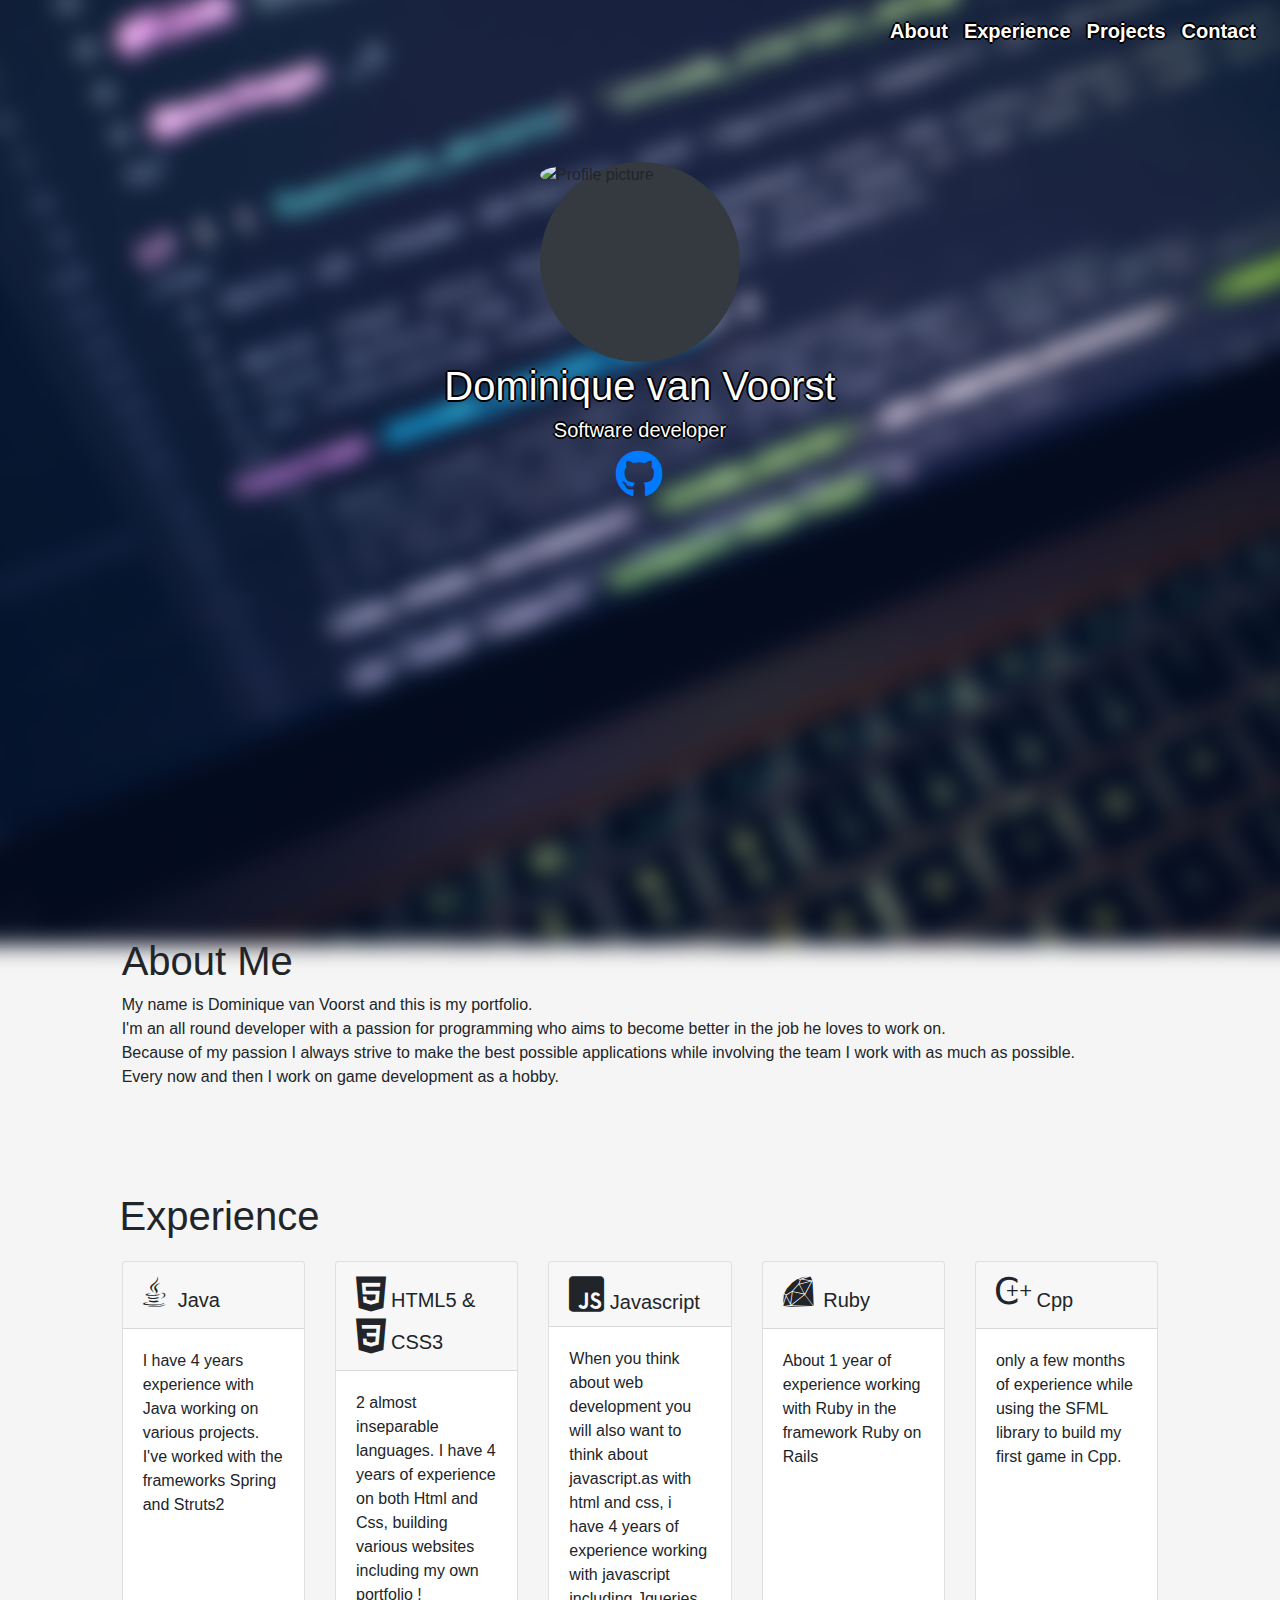
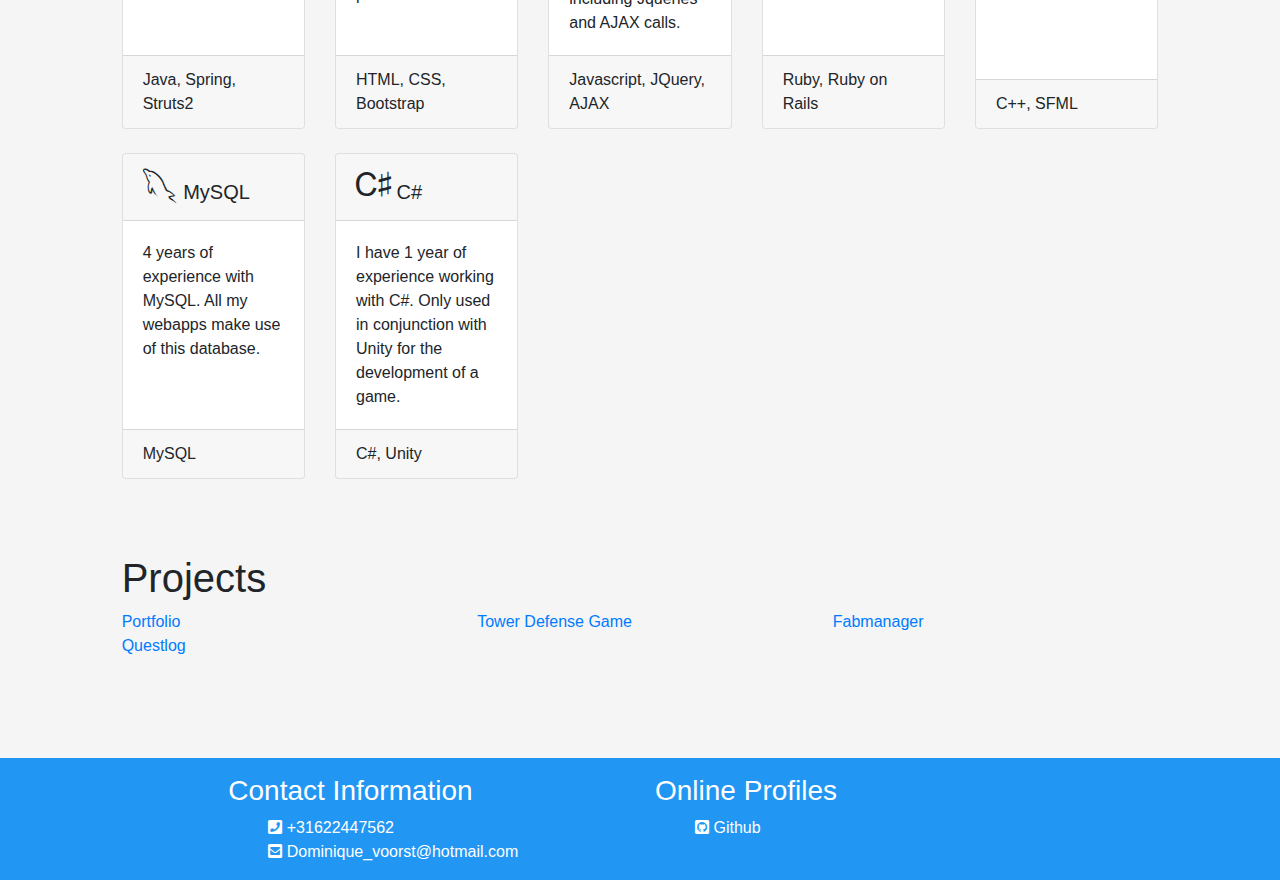
==== index.html @ 6a2c9f82 "minor changes" ====
<!DOCTYPE html>
<html>

<head>
    <!-- Stylesheet links-->
    <link rel="stylesheet" href="https://maxcdn.bootstrapcdn.com/bootstrap/4.1.0/css/bootstrap.min.css">
    <link rel="stylesheet" type="text/css" href="index.css">
    <link rel="stylesheet" href="font-mfizz-2.4.1/font-mfizz.css">
    <link rel="stylesheet" href="https://use.fontawesome.com/releases/v5.0.13/css/all.css">
    <link rel="stylesheet" href="github box/github-repos.css">
    <!-- Script includes-->
    <script src="https://ajax.googleapis.com/ajax/libs/jquery/3.3.1/jquery.min.js"></script>
    <script src="https://maxcdn.bootstrapcdn.com/bootstrap/4.1.0/js/bootstrap.min.js"></script>
    <script src="github box/github-repos.js"></script>
    <script src="index.js"></script>
    <!-- Meta data -->
    <meta name="author" content="Dominique van Voorst">
    <meta name="description" content="Portfolio of Dominique">
    <meta name="keywords" content="programming, javascript, html, css, java, c++ ,cpp">
</head>

<body>
    <div class="parralax"></div>
    <!-- Navbar -->
    <nav id="navbar" class="navbar navbar-expand-sm transparent navbar-dark">
        <ul class="navbar-nav ml-auto">
            <li class="nav-item active">
                <a class="nav-link font-weight-bold text-border scrollLink" href="#about-me">About</a>
            </li>
            <li class="nav-item active">
                <a class="nav-link font-weight-bold text-border scrollLink" href="#experience">Experience</a>
            </li>
            <li class="nav-item active">
                <a class="nav-link font-weight-bold text-border scrollLink" href="#projects">Projects</a>
            </li>
            <li class="nav-item active">
                <a class="nav-link font-weight-bold text-border scrollLink" href="#contact">Contact</a>
            </li>
        </ul>
    </nav>
    <div class="container-fluid" style="margin-top: 100px">
        <div class="row justify-content-center">
            <div class="col-5">
                <div class="bg-dark" style=" margin:auto; width: 200px; height: 200px; border-radius: 100%">
                        <img src="" alt="Profile picture">
                </div>
                <div>
                    <h1 class="text-center text-border">Dominique van Voorst</h1>
                    <h5 class="text-center text-border">Software developer</h5>
                    <div>
                        <div style="text-align: center">
                            <a href="https://github.com/wereldjes">
                                <i class="fab fa-github fa-3x"></i>
                            </a>
                        </div>
                    </div>
                </div>
            </div>
            <!-- Content -->
            <div class="container-fluid">
                <div class="row mt-35">
                    <div class="col-md-1"></div>
                    <div class="col-md-10">
                        <h1 id="about-me" class="text-block-font-family">About Me</h1>
                        <p>My name is Dominique van Voorst and this is my portfolio. </br>
                            I'm an all round developer with a passion for programming who aims to become better in the job he loves to work on.</br>
                            Because of my passion I always strive to make the best possible applications while involving the team I work with as much
                            as possible. </br>
                            Every now and then I work on game development as a hobby.</p>
                    </div>
                    <div class="col-md-1"></div>
                </div>
                <div class="row mt-6">
                    <div class="col-md-1"></div>
                    <div class="col-md10 card-box">
                        <h1 id="experience" class="text-block-font-family">Experience</h1>
                    </div>
                    <div class="col-md-1"></div>
                </div>
                <div class="row">
                    <div class="col-md-1">
                    </div>
                    <div class="col-md-2">
                        <div class="card h-100">
                            <h5 class="card-header">
                                <i class="icon-java" style="font-size: 35px"></i>Java
                            </h5>
                            <div class="card-body">
                                <p class="card-text">
                                    I have 4 years experience with Java working on various projects. I've worked with the frameworks Spring and Struts2
                                </p>
                            </div>
                            <div class="card-footer">
                                Java, Spring, Struts2
                            </div>
                        </div>
                    </div>
                    <div class="col-md-2">
                        <div class="card h-100">
                            <h5 class="card-header">
                                <i class="icon-html5-alt" style="font-size: 35px"></i>HTML5 &
                                <i class="icon-css3-alt" style="font-size: 35px"></i>CSS3
                            </h5>
                            <div class="card-body">
                                <p class="card-text">
                                    2 almost inseparable languages. I have 4 years of experience on both Html and Css, building various websites including my
                                    own portfolio !
                                </p>
                            </div>
                            <div class="card-footer">
                                HTML, CSS, Bootstrap
                            </div>
                        </div>
                    </div>
                    <div class="col-md-2">
                        <div class="card h-100">
                            <h5 class="card-header">
                                <i class="fab fa-js-square fa-2x"></i> Javascript
                            </h5>
                            <div class="card-body">
                                <p class="card-text">
                                    When you think about web development you will also want to think about javascript.as with html and css, i have 4 years of
                                    experience working with javascript including Jqueries and AJAX calls.
                                </p>
                            </div>
                            <div class="card-footer">
                                Javascript, JQuery, AJAX
                            </div>
                        </div>
                    </div>
                    <div class="col-md-2">
                        <div class="card h-100">
                            <h5 class="card-header">
                                <i class="icon-ruby" style="font-size: 35px"></i> Ruby
                            </h5>
                            <div class="card-body">
                                <p class="card-text">
                                    About 1 year of experience working with Ruby in the framework Ruby on Rails
                                </p>
                            </div>
                            <div class="card-footer">
                                Ruby, Ruby on Rails
                            </div>
                        </div>
                    </div>
                    <div class="col-md-2">
                        <div class="card h-100">
                            <h5 class="card-header">
                                <i class="icon-cplusplus" style="font-size: 35px"></i> Cpp
                            </h5>
                            <div class="card-body">
                                <p class="card-text">
                                    only a few months of experience while using the SFML library to build my first game in Cpp.
                                </p>
                            </div>
                            <div class="card-footer">
                                C++, SFML
                            </div>
                        </div>
                    </div>
                    <div class="col-md-1">
                    </div>
                </div>
                <div class="row mt-4">
                    <div class="col-md-1">
                    </div>
                    <div class="col-md-2">
                        <div class="card h-100">
                            <h5 class="card-header">
                                <i class="icon-mysql" style="font-size: 35px"></i> MySQL
                            </h5>
                            <div class="card-body">
                                <p class="card-text">
                                    4 years of experience with MySQL. All my webapps make use of this database.
                                </p>
                            </div>
                            <div class="card-footer">
                                MySQL
                            </div>
                        </div>
                    </div>
                    <div class="col-md-2">
                        <div class="card h-100">
                            <h5 class="card-header">
                                <i class="icon-csharp" style="font-size:35px"></i> C#
                            </h5>
                            <div class="card-body">
                                <p class="card-text">
                                    I have 1 year of experience working with C#. Only used in conjunction with Unity for the development of a game.
                                </p>
                            </div>
                            <div class="card-footer">
                                C#, Unity
                            </div>
                        </div>
                    </div>
                    <div class="col-md-2">
                    </div>
                    <div class="col-md-2">
                    </div>
                    <div class="col-md-2">
                    </div>
                    <div class="col-md-1">
                    </div>
                </div>
                <div class="row mt-6">
                    <div class="col-md-1"></div>
                    <div class="col-md-10">
                        <h1 id="projects" class="text-block-font-family">Projects</h1>
                    </div>
                    <div class="col-md-1"></div>
                </div>
                <div class="row">
                    <div class="col-md-1">
                    </div>
                    <div class="col h-100 projects">
                        <a href="//github.com/wereldjes/Portfolio">Portfolio</a>
                    </div>
                    <div class="col h-100 projects">
                        <a href="//github.com/wereldjes/Tower-defense-game">Tower Defense Game</a>
                    </div>
                    <div class="col h-100 projects">
                        <a href="//github.com/wereldjes/fabmanager_zld">Fabmanager</a>
                    </div>
                    <div class="col-md-1">
                    </div>
                </div>
                <div class="row">
                    <div class="col-md-1">
                    </div>
                    <div class="col h-100 projects">
                        <a href="//github.com/wereldjes/Questlog">Questlog</a>
                    </div>
                    <div class="col h-100">
                    </div>
                    <div class="col h-100">
                    </div>
                    <div class="col-md-1">
                    </div>
                </div>
            </div>
            <!-- Back to Top button -->
            <a style="text-decoration: none" href="#navbar" class="scroll-to-top"><i class="fas fa-arrow-up fa-2x"></i></a>
            <!-- Footer of the webpage-->
            <footer style="color: white; margin-top: 100px; background-color: #2196f3; height: auto; width: 100%">
                <div class="container-fluid">
                    <div class="row">
                        <div class="col-md-2">
                        </div>
                        <div class="col pt-3">
                            <h3 id="contact">Contact Information</h3>
                            <ul class="no-list-style">
                                <li><i class="fas fa-phone-square"></i> +31622447562</li>
                                <li><i class="fas fa-envelope-square"></i> Dominique_voorst@hotmail.com</li>
                            </ul>
                        </div>
                        <div class="col pt-3">
                            <h3>Online Profiles</h3>
                            <ul class="no-list-style">
                                <li><a class="text-white" href="#"><i class="fab fa-github-square"></i> Github</a></li>
                            </ul>
                        </div>
                        <div class="col-md-2">
                        </div>
                    </div>
                </div>
            </footer>
            <script>GHRepos.create('.projects a')</script>
</body>

</html>
---- index.css ----
.parralax {
    content: "";
    position: absolute;
    background-position: center center;
    background-repeat: no-repeat;
    background-size: cover;
    background-image: url("pictures/thumb2-programming-program-code-macbook-pro-laptop-apple.jpg");
    height:100vh;
    width:100%;
    transform: scale(1.1);
    filter: blur(10px);
}

.navbar.transparent {
    border-width: 0px;
    -webkit-box-shadow: 0px 0px;
    box-shadow: 0px 0px;
    background-color: rgba(0,0,0,0.0);
    background-image: -webkit-gradient(linear, 50.00% 0.00%, 50.00% 100.00%, color-stop( 0% , rgba(0,0,0,0.00)),color-stop( 100% , rgba(0,0,0,0.00)));
    background-image: -webkit-linear-gradient(270deg,rgba(0,0,0,0.00) 0%,rgba(0,0,0,0.00) 100%);
    background-image: linear-gradient(180deg,rgba(0,0,0,0.00) 0%,rgba(0,0,0,0.00) 100%);
}

.text-block-font-family {
    font-family: 'Franklin Gothic Medium', 'Arial Narrow', Arial, sans-serif;
}

.card-box {
    padding: 1%;
}

.navbar-dark .navbar-nav .active>.nav-link {
    font-size: 20px;
}

.text-border {
    color: white;
    text-shadow: -2px 0 black, 0 2px black, 2px 0 black, 0 -2px black;
}

body {
    overflow-x: hidden;
    background-color:#F5F5F5;
}

.mt-6 {
    margin-top: 6%;
}

.mt-35 {
    margin-top: 35%;
}

.no-list-style {
    list-style: none;
}

.scroll-to-top {
    width:50px; 
    height:50px;
    padding:10px; 
    text-align:center; 
    background: #444;
    font-weight: bold;
    color: white;
    text-decoration: none;
    position:fixed;
    top:90%;
    right:2.5%;
    display:none;
    border-radius: 100%;
    z-index: 999;
    opacity: 0.8;
}

.scroll-to-top:hover {
    color:white;
    background-color: black;
}

img {
    width: 100%;
    height: 100%;
    border-radius: 100%;
}
---- font-mfizz-2.4.1/font-mfizz.css ----
/*!
 * Font Mfizz 2.4.1
 * Copyright 2013-2017 Fizzed, Inc.
 * MIT License
 *
 * Project: http://fizzed.com/oss/font-mfizz
 *
 * The font designed for technology and software geeks representing programming
 * languages, operating systems, software engineering, and technology.
 *
 * Fizzed, Inc.
 * Web: http://fizzed.com/
 * Twitter: http://twitter.com/fizzed_inc
 */

@font-face {
  font-family: "FontMfizz";
  src: url("./font-mfizz.eot");
  src: url("./font-mfizz.eot?#iefix") format("embedded-opentype"),
       url("./font-mfizz.woff") format("woff"),
       url("./font-mfizz.ttf") format("truetype"),
       url("./font-mfizz.svg#font-mfizz") format("svg");
  font-weight: normal;
  font-style: normal;
}

@media screen and (-webkit-min-device-pixel-ratio:0) {
  @font-face {
    font-family: "FontMfizz";
    src: url("./font-mfizz.svg#font-mfizz") format("svg");
  }
}

[data-icon]:before { content: attr(data-icon); }

[data-icon]:before,
.icon-3dprint:before,
.icon-alpinelinux:before,
.icon-angular:before,
.icon-angular-alt:before,
.icon-antenna:before,
.icon-apache:before,
.icon-archlinux:before,
.icon-aws:before,
.icon-azure:before,
.icon-backbone:before,
.icon-blackberry:before,
.icon-bomb:before,
.icon-bootstrap:before,
.icon-c:before,
.icon-cassandra:before,
.icon-centos:before,
.icon-clojure:before,
.icon-codeigniter:before,
.icon-codepen:before,
.icon-coffee-bean:before,
.icon-cplusplus:before,
.icon-csharp:before,
.icon-css:before,
.icon-css3:before,
.icon-css3-alt:before,
.icon-d3:before,
.icon-database:before,
.icon-database-alt:before,
.icon-database-alt2:before,
.icon-debian:before,
.icon-docker:before,
.icon-dreamhost:before,
.icon-elixir:before,
.icon-elm:before,
.icon-erlang:before,
.icon-exherbo:before,
.icon-fedora:before,
.icon-fire-alt:before,
.icon-freebsd:before,
.icon-freecodecamp:before,
.icon-gentoo:before,
.icon-ghost:before,
.icon-git:before,
.icon-gnome:before,
.icon-go:before,
.icon-go-alt:before,
.icon-google:before,
.icon-google-alt:before,
.icon-google-code:before,
.icon-google-developers:before,
.icon-gradle:before,
.icon-grails:before,
.icon-grails-alt:before,
.icon-grunt:before,
.icon-gulp:before,
.icon-gulp-alt:before,
.icon-hadoop:before,
.icon-haskell:before,
.icon-heroku:before,
.icon-html:before,
.icon-html5:before,
.icon-html5-alt:before,
.icon-iphone:before,
.icon-java:before,
.icon-java-bold:before,
.icon-java-duke:before,
.icon-javascript:before,
.icon-javascript-alt:before,
.icon-jetty:before,
.icon-jquery:before,
.icon-kde:before,
.icon-laravel:before,
.icon-line-graph:before,
.icon-linux-mint:before,
.icon-looking:before,
.icon-magento:before,
.icon-mariadb:before,
.icon-maven:before,
.icon-microscope:before,
.icon-mobile-device:before,
.icon-mobile-phone-alt:before,
.icon-mobile-phone-broadcast:before,
.icon-mongodb:before,
.icon-mssql:before,
.icon-mysql:before,
.icon-mysql-alt:before,
.icon-netbsd:before,
.icon-nginx:before,
.icon-nginx-alt:before,
.icon-nginx-alt2:before,
.icon-nodejs:before,
.icon-npm:before,
.icon-objc:before,
.icon-openshift:before,
.icon-oracle:before,
.icon-oracle-alt:before,
.icon-osx:before,
.icon-perl:before,
.icon-phone-alt:before,
.icon-phone-gap:before,
.icon-phone-retro:before,
.icon-php:before,
.icon-php-alt:before,
.icon-playframework:before,
.icon-playframework-alt:before,
.icon-plone:before,
.icon-postgres:before,
.icon-postgres-alt:before,
.icon-python:before,
.icon-raspberrypi:before,
.icon-reactjs:before,
.icon-redhat:before,
.icon-redis:before,
.icon-ruby:before,
.icon-ruby-on-rails:before,
.icon-ruby-on-rails-alt:before,
.icon-rust:before,
.icon-sass:before,
.icon-satellite:before,
.icon-scala:before,
.icon-scala-alt:before,
.icon-script:before,
.icon-script-alt:before,
.icon-shell:before,
.icon-sitefinity:before,
.icon-solaris:before,
.icon-splatter:before,
.icon-spring:before,
.icon-suse:before,
.icon-svg:before,
.icon-symfony:before,
.icon-tomcat:before,
.icon-ubuntu:before,
.icon-unity:before,
.icon-wireless:before,
.icon-wordpress:before,
.icon-x11:before {
  display: inline-block;
  font-family: "FontMfizz";
  font-style: normal;
  font-weight: normal;
  font-variant: normal;
  line-height: 1;
  text-decoration: inherit;
  text-rendering: optimizeLegibility;
  text-transform: none;
  -moz-osx-font-smoothing: grayscale;
  -webkit-font-smoothing: antialiased;
}

.icon-3dprint:before { content: "\f100"; }
.icon-alpinelinux:before { content: "\f101"; }
.icon-angular:before { content: "\f102"; }
.icon-angular-alt:before { content: "\f103"; }
.icon-antenna:before { content: "\f104"; }
.icon-apache:before { content: "\f105"; }
.icon-archlinux:before { content: "\f106"; }
.icon-aws:before { content: "\f107"; }
.icon-azure:before { content: "\f108"; }
.icon-backbone:before { content: "\f109"; }
.icon-blackberry:before { content: "\f10a"; }
.icon-bomb:before { content: "\f10b"; }
.icon-bootstrap:before { content: "\f10c"; }
.icon-c:before { content: "\f10d"; }
.icon-cassandra:before { content: "\f10e"; }
.icon-centos:before { content: "\f10f"; }
.icon-clojure:before { content: "\f110"; }
.icon-codeigniter:before { content: "\f111"; }
.icon-codepen:before { content: "\f112"; }
.icon-coffee-bean:before { content: "\f113"; }
.icon-cplusplus:before { content: "\f114"; }
.icon-csharp:before { content: "\f115"; }
.icon-css:before { content: "\f116"; }
.icon-css3:before { content: "\f117"; }
.icon-css3-alt:before { content: "\f118"; }
.icon-d3:before { content: "\f119"; }
.icon-database:before { content: "\f11a"; }
.icon-database-alt:before { content: "\f11b"; }
.icon-database-alt2:before { content: "\f11c"; }
.icon-debian:before { content: "\f11d"; }
.icon-docker:before { content: "\f11e"; }
.icon-dreamhost:before { content: "\f11f"; }
.icon-elixir:before { content: "\f120"; }
.icon-elm:before { content: "\f121"; }
.icon-erlang:before { content: "\f122"; }
.icon-exherbo:before { content: "\f123"; }
.icon-fedora:before { content: "\f124"; }
.icon-fire-alt:before { content: "\f125"; }
.icon-freebsd:before { content: "\f126"; }
.icon-freecodecamp:before { content: "\f127"; }
.icon-gentoo:before { content: "\f128"; }
.icon-ghost:before { content: "\f129"; }
.icon-git:before { content: "\f12a"; }
.icon-gnome:before { content: "\f12b"; }
.icon-go:before { content: "\f12c"; }
.icon-go-alt:before { content: "\f12d"; }
.icon-google:before { content: "\f12e"; }
.icon-google-alt:before { content: "\f12f"; }
.icon-google-code:before { content: "\f130"; }
.icon-google-developers:before { content: "\f131"; }
.icon-gradle:before { content: "\f132"; }
.icon-grails:before { content: "\f133"; }
.icon-grails-alt:before { content: "\f134"; }
.icon-grunt:before { content: "\f135"; }
.icon-gulp:before { content: "\f136"; }
.icon-gulp-alt:before { content: "\f137"; }
.icon-hadoop:before { content: "\f138"; }
.icon-haskell:before { content: "\f139"; }
.icon-heroku:before { content: "\f13a"; }
.icon-html:before { content: "\f13b"; }
.icon-html5:before { content: "\f13c"; }
.icon-html5-alt:before { content: "\f13d"; }
.icon-iphone:before { content: "\f13e"; }
.icon-java:before { content: "\f13f"; }
.icon-java-bold:before { content: "\f140"; }
.icon-java-duke:before { content: "\f141"; }
.icon-javascript:before { content: "\f142"; }
.icon-javascript-alt:before { content: "\f143"; }
.icon-jetty:before { content: "\f144"; }
.icon-jquery:before { content: "\f145"; }
.icon-kde:before { content: "\f146"; }
.icon-laravel:before { content: "\f147"; }
.icon-line-graph:before { content: "\f148"; }
.icon-linux-mint:before { content: "\f149"; }
.icon-looking:before { content: "\f14a"; }
.icon-magento:before { content: "\f14b"; }
.icon-mariadb:before { content: "\f14c"; }
.icon-maven:before { content: "\f14d"; }
.icon-microscope:before { content: "\f14e"; }
.icon-mobile-device:before { content: "\f14f"; }
.icon-mobile-phone-alt:before { content: "\f150"; }
.icon-mobile-phone-broadcast:before { content: "\f151"; }
.icon-mongodb:before { content: "\f152"; }
.icon-mssql:before { content: "\f153"; }
.icon-mysql:before { content: "\f154"; }
.icon-mysql-alt:before { content: "\f155"; }
.icon-netbsd:before { content: "\f156"; }
.icon-nginx:before { content: "\f157"; }
.icon-nginx-alt:before { content: "\f158"; }
.icon-nginx-alt2:before { content: "\f159"; }
.icon-nodejs:before { content: "\f15a"; }
.icon-npm:before { content: "\f15b"; }
.icon-objc:before { content: "\f15c"; }
.icon-openshift:before { content: "\f15d"; }
.icon-oracle:before { content: "\f15e"; }
.icon-oracle-alt:before { content: "\f15f"; }
.icon-osx:before { content: "\f160"; }
.icon-perl:before { content: "\f161"; }
.icon-phone-alt:before { content: "\f162"; }
.icon-phone-gap:before { content: "\f163"; }
.icon-phone-retro:before { content: "\f164"; }
.icon-php:before { content: "\f165"; }
.icon-php-alt:before { content: "\f166"; }
.icon-playframework:before { content: "\f167"; }
.icon-playframework-alt:before { content: "\f168"; }
.icon-plone:before { content: "\f169"; }
.icon-postgres:before { content: "\f16a"; }
.icon-postgres-alt:before { content: "\f16b"; }
.icon-python:before { content: "\f16c"; }
.icon-raspberrypi:before { content: "\f16d"; }
.icon-reactjs:before { content: "\f16e"; }
.icon-redhat:before { content: "\f16f"; }
.icon-redis:before { content: "\f170"; }
.icon-ruby:before { content: "\f171"; }
.icon-ruby-on-rails:before { content: "\f172"; }
.icon-ruby-on-rails-alt:before { content: "\f173"; }
.icon-rust:before { content: "\f174"; }
.icon-sass:before { content: "\f175"; }
.icon-satellite:before { content: "\f176"; }
.icon-scala:before { content: "\f177"; }
.icon-scala-alt:before { content: "\f178"; }
.icon-script:before { content: "\f179"; }
.icon-script-alt:before { content: "\f17a"; }
.icon-shell:before { content: "\f17b"; }
.icon-sitefinity:before { content: "\f17c"; }
.icon-solaris:before { content: "\f17d"; }
.icon-splatter:before { content: "\f17e"; }
.icon-spring:before { content: "\f17f"; }
.icon-suse:before { content: "\f180"; }
.icon-svg:before { content: "\f181"; }
.icon-symfony:before { content: "\f182"; }
.icon-tomcat:before { content: "\f183"; }
.icon-ubuntu:before { content: "\f184"; }
.icon-unity:before { content: "\f185"; }
.icon-wireless:before { content: "\f186"; }
.icon-wordpress:before { content: "\f187"; }
.icon-x11:before { content: "\f188"; }
---- github box/github-repos.css ----
.github-box {
  margin-bottom: 20px;
}

.github-box .badge {
  font-size: 100% !important;
  font-weight: normal !important;
  min-width: 60px;
}

.github-box .card-header .title {
  color: #000;
}

.github-box .badge a {
  color: #fff;
  padding: 2px;
}

.github-box .card-footer{
  padding-bottom: 2px;
}

.card-language {
  padding-bottom: 0px;
  margin-bottom: 0px;
}

.language-dot {
  height: 12.5px;
  width: 12.5px;
  background-color: #bbb;
  border-radius: 50%;
  display: inline-block;
}

.CSS-color {
  background-color: #563d7c;
  color: #fff;
}

.HTML-color {
  background-color: #e34c26;
}

.JavaScript-color {
  background-color: #f1e05a;
}

.C\+\+-color {
  background-color: #f34b7d;
}

.Ruby-color {
  background-color: #701516;
}

.Java-color {
  background-color: #b07219;
}
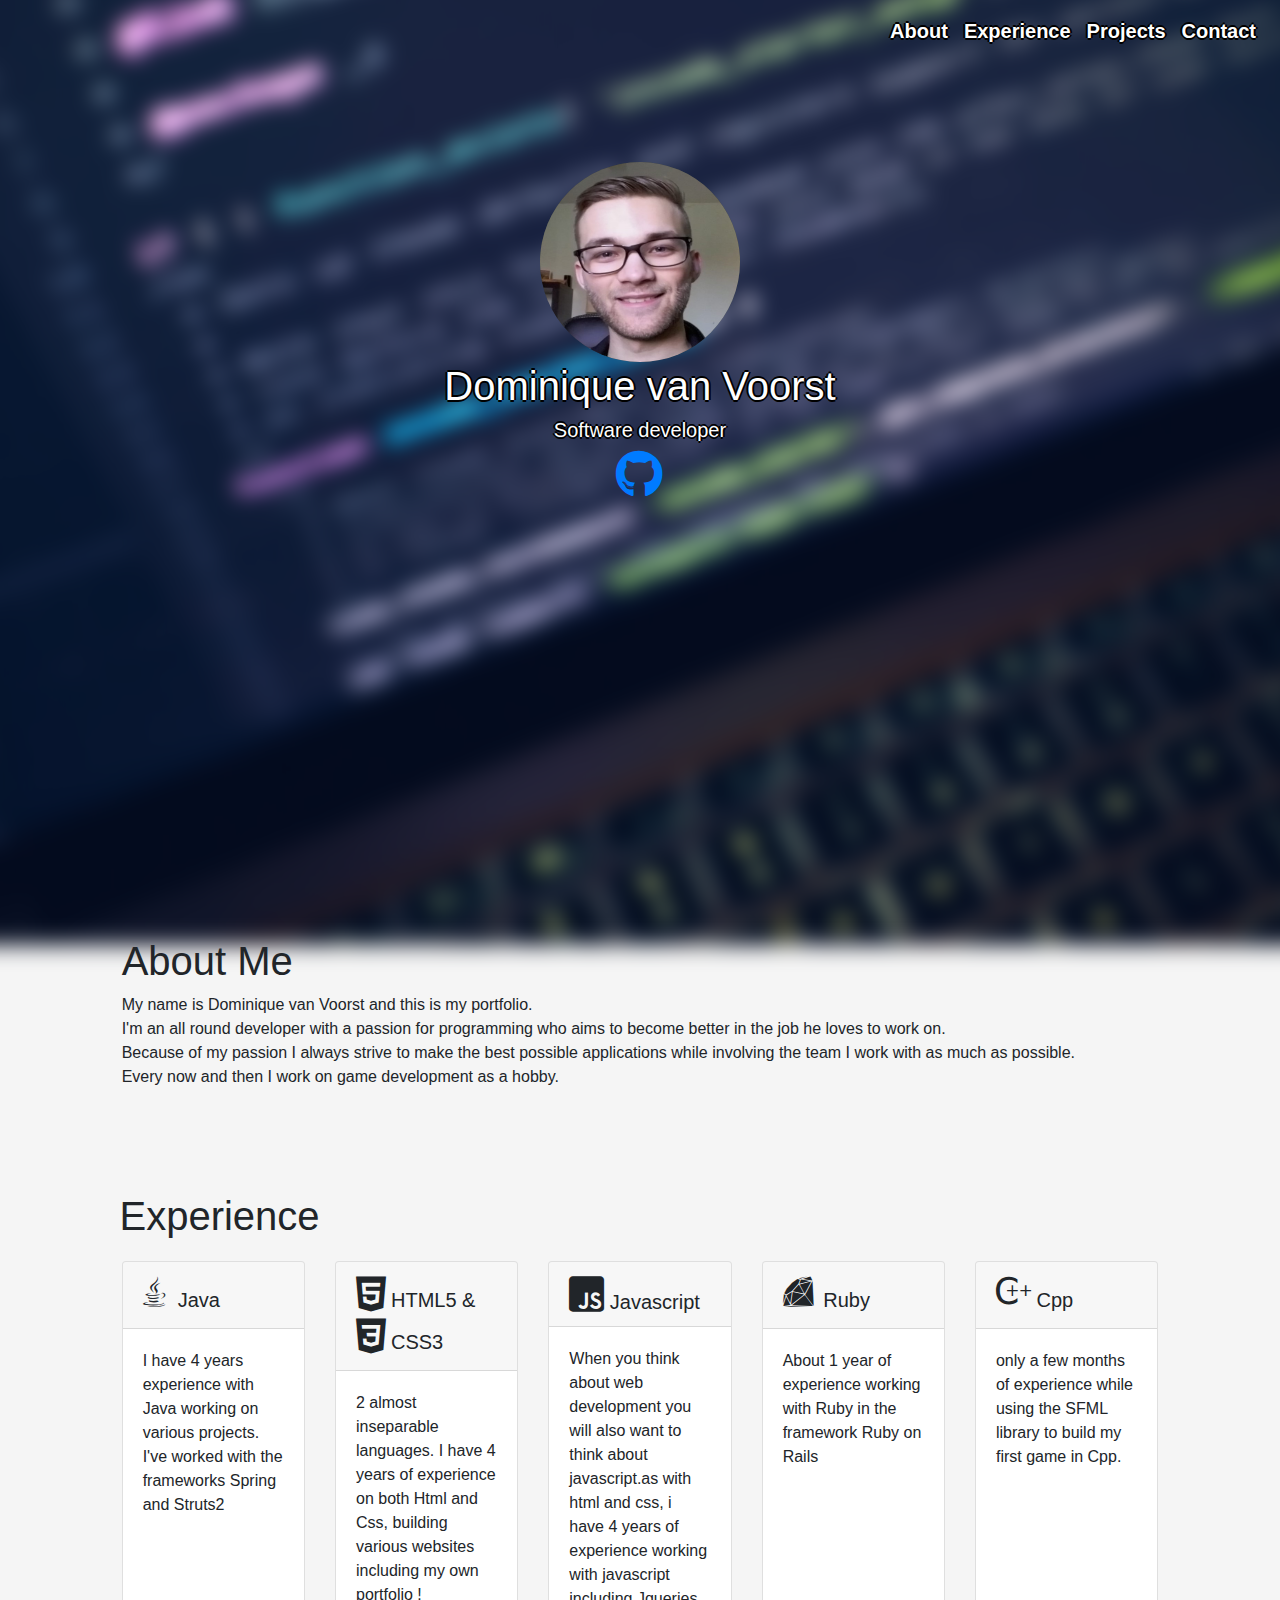
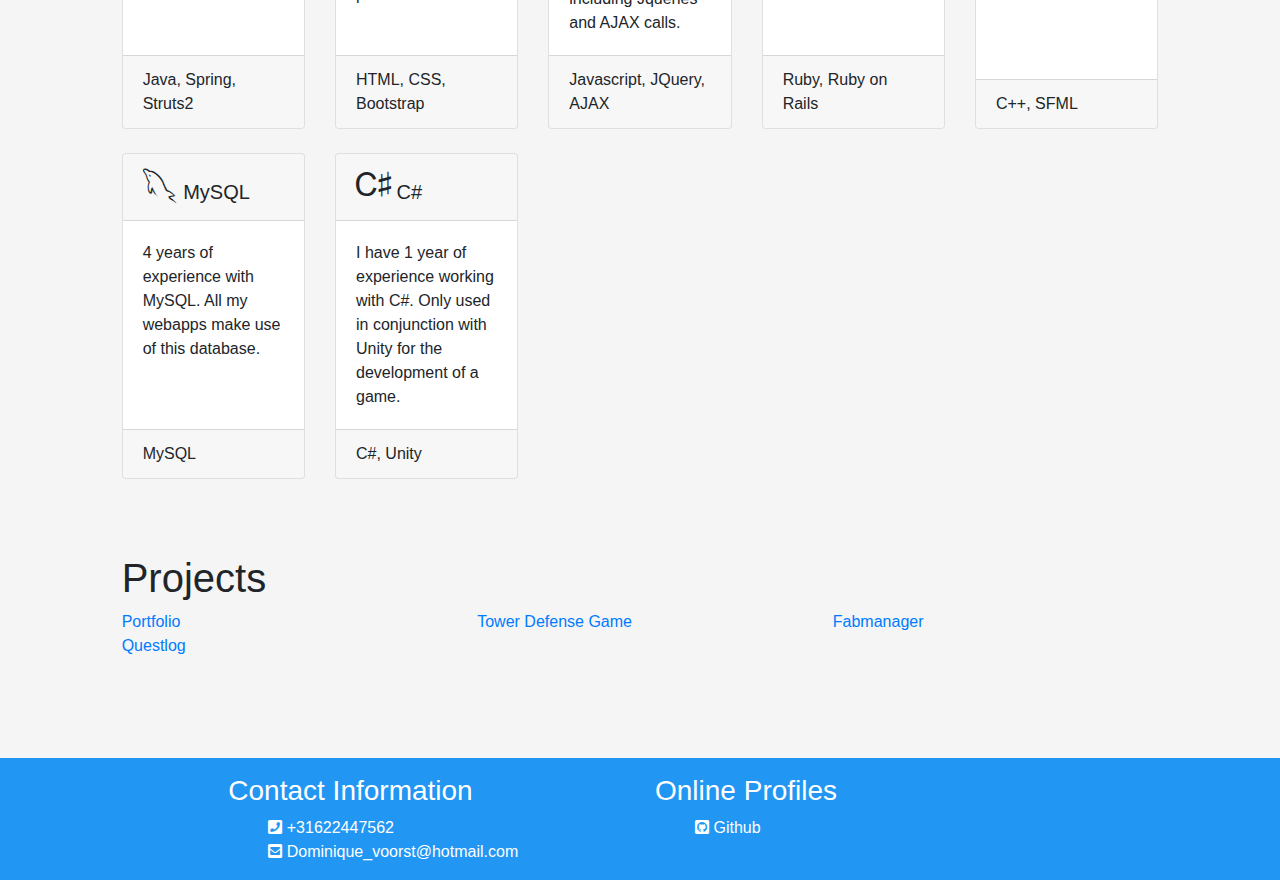
==== commit 47ce5e7b: "added a profile picture" ====
--- a/index.html
+++ b/index.html
@@ -42,7 +42,7 @@
         <div class="row justify-content-center">
             <div class="col-5">
                 <div class="bg-dark" style=" margin:auto; width: 200px; height: 200px; border-radius: 100%">
-                        <img src="" alt="Profile picture">
+                        <img src="pictures/profile-picture2.jpg" alt="Profile picture">
                 </div>
                 <div>
                     <h1 class="text-center text-border">Dominique van Voorst</h1>
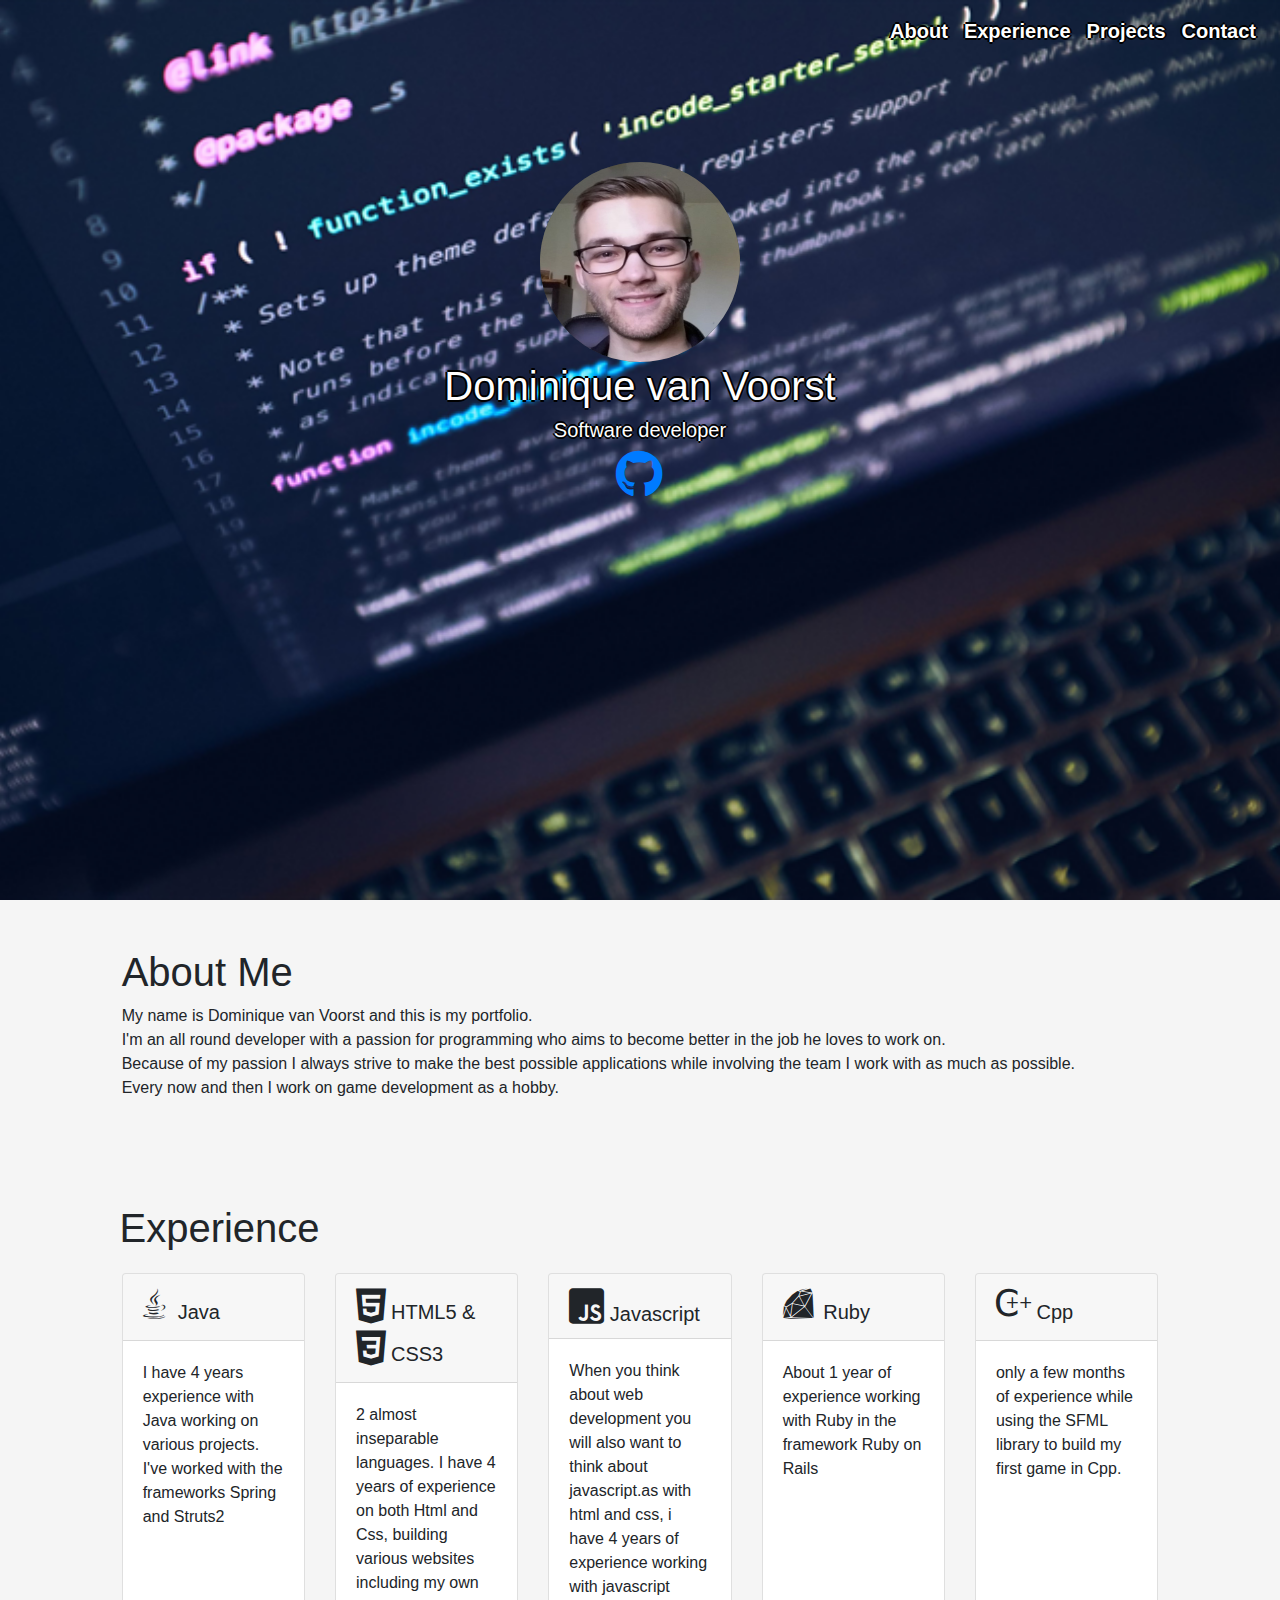
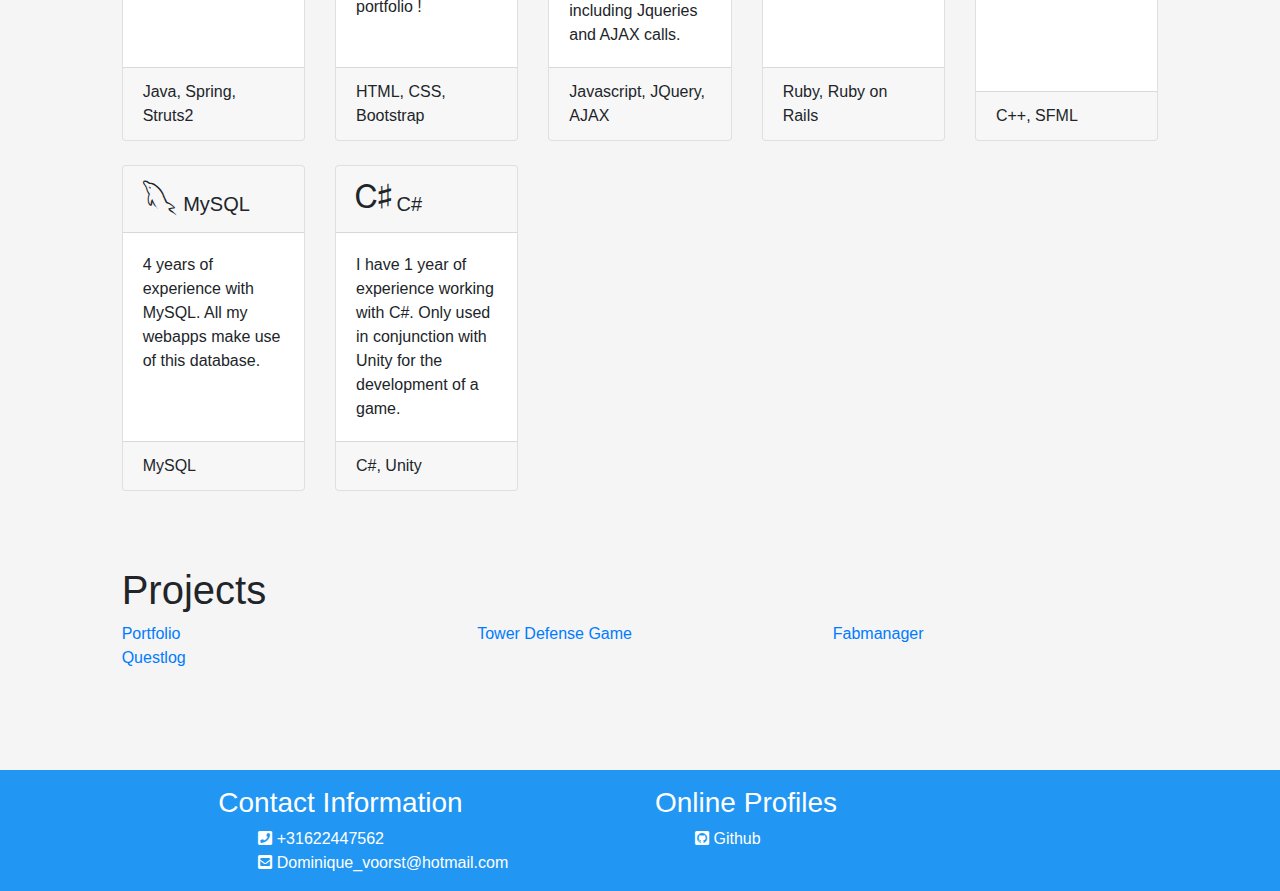
==== commit f83d77ea: "major overhaul for intro background" ====
--- a/index.html
+++ b/index.html
@@ -1,271 +1,283 @@
 <!DOCTYPE html>
-<html>
+<html lang="en">
 
 <head>
+    <title>Portfolio Dominique</title>
     <!-- Stylesheet links-->
     <link rel="stylesheet" href="https://maxcdn.bootstrapcdn.com/bootstrap/4.1.0/css/bootstrap.min.css">
     <link rel="stylesheet" type="text/css" href="index.css">
     <link rel="stylesheet" href="font-mfizz-2.4.1/font-mfizz.css">
     <link rel="stylesheet" href="https://use.fontawesome.com/releases/v5.0.13/css/all.css">
-    <link rel="stylesheet" href="github box/github-repos.css">
+    <link rel="stylesheet" href="github-box/github-repos.css">
     <!-- Script includes-->
     <script src="https://ajax.googleapis.com/ajax/libs/jquery/3.3.1/jquery.min.js"></script>
     <script src="https://maxcdn.bootstrapcdn.com/bootstrap/4.1.0/js/bootstrap.min.js"></script>
-    <script src="github box/github-repos.js"></script>
+    <script src="github-box/github-repos.js"></script>
     <script src="index.js"></script>
     <!-- Meta data -->
-    <meta name="author" content="Dominique van Voorst">
-    <meta name="description" content="Portfolio of Dominique">
-    <meta name="keywords" content="programming, javascript, html, css, java, c++ ,cpp">
+    <meta charset="UTF-8">
+    <meta name="author" content="Dominique van Voorst" />
+    <meta name="description" content="Portfolio of Dominique" />
+    <meta name="theme-color" content="#007bff" />
 </head>
 
 <body>
-    <div class="parralax"></div>
-    <!-- Navbar -->
-    <nav id="navbar" class="navbar navbar-expand-sm transparent navbar-dark">
-        <ul class="navbar-nav ml-auto">
-            <li class="nav-item active">
-                <a class="nav-link font-weight-bold text-border scrollLink" href="#about-me">About</a>
-            </li>
-            <li class="nav-item active">
-                <a class="nav-link font-weight-bold text-border scrollLink" href="#experience">Experience</a>
-            </li>
-            <li class="nav-item active">
-                <a class="nav-link font-weight-bold text-border scrollLink" href="#projects">Projects</a>
-            </li>
-            <li class="nav-item active">
-                <a class="nav-link font-weight-bold text-border scrollLink" href="#contact">Contact</a>
-            </li>
-        </ul>
-    </nav>
-    <div class="container-fluid" style="margin-top: 100px">
-        <div class="row justify-content-center">
-            <div class="col-5">
-                <div class="bg-dark" style=" margin:auto; width: 200px; height: 200px; border-radius: 100%">
+    <div class="parallax">
+        <!-- Navbar -->
+        <nav id="navbar" class="navbar navbar-expand-sm transparent navbar-dark">
+            <ul class="navbar-nav ml-auto">
+                <li class="nav-item active">
+                    <a class="nav-link font-weight-bold text-border scrollLink" href="#about-me">About</a>
+                </li>
+                <li class="nav-item active">
+                    <a class="nav-link font-weight-bold text-border scrollLink" href="#experience">Experience</a>
+                </li>
+                <li class="nav-item active">
+                    <a class="nav-link font-weight-bold text-border scrollLink" href="#projects">Projects</a>
+                </li>
+                <li class="nav-item active">
+                    <a class="nav-link font-weight-bold text-border scrollLink" href="#contact">Contact</a>
+                </li>
+            </ul>
+        </nav>
+        <div class="container-fluid" style="margin-top: 100px">
+            <div class="row justify-content-center">
+                <div class="col-5">
+                    <div class="bg-dark" style=" margin:auto; width: 200px; height: 200px; border-radius: 100%">
                         <img src="pictures/profile-picture2.jpg" alt="Profile picture">
-                </div>
-                <div>
-                    <h1 class="text-center text-border">Dominique van Voorst</h1>
-                    <h5 class="text-center text-border">Software developer</h5>
+                    </div>
                     <div>
-                        <div style="text-align: center">
-                            <a href="https://github.com/wereldjes">
-                                <i class="fab fa-github fa-3x"></i>
-                            </a>
-                        </div>
-                    </div>
-                </div>
-            </div>
-            <!-- Content -->
-            <div class="container-fluid">
-                <div class="row mt-35">
-                    <div class="col-md-1"></div>
-                    <div class="col-md-10">
-                        <h1 id="about-me" class="text-block-font-family">About Me</h1>
-                        <p>My name is Dominique van Voorst and this is my portfolio. </br>
-                            I'm an all round developer with a passion for programming who aims to become better in the job he loves to work on.</br>
-                            Because of my passion I always strive to make the best possible applications while involving the team I work with as much
-                            as possible. </br>
-                            Every now and then I work on game development as a hobby.</p>
-                    </div>
-                    <div class="col-md-1"></div>
-                </div>
-                <div class="row mt-6">
-                    <div class="col-md-1"></div>
-                    <div class="col-md10 card-box">
-                        <h1 id="experience" class="text-block-font-family">Experience</h1>
-                    </div>
-                    <div class="col-md-1"></div>
-                </div>
-                <div class="row">
-                    <div class="col-md-1">
-                    </div>
-                    <div class="col-md-2">
-                        <div class="card h-100">
-                            <h5 class="card-header">
-                                <i class="icon-java" style="font-size: 35px"></i>Java
-                            </h5>
-                            <div class="card-body">
-                                <p class="card-text">
-                                    I have 4 years experience with Java working on various projects. I've worked with the frameworks Spring and Struts2
-                                </p>
-                            </div>
-                            <div class="card-footer">
-                                Java, Spring, Struts2
+                        <h1 class="text-center text-border">Dominique van Voorst</h1>
+                        <h5 class="text-center text-border">Software developer</h5>
+                        <div>
+                            <div style="text-align: center">
+                                <a href="https://github.com/wereldjes">
+                                    <i class="fab fa-github fa-3x"></i>
+                                </a>
                             </div>
                         </div>
                     </div>
-                    <div class="col-md-2">
-                        <div class="card h-100">
-                            <h5 class="card-header">
-                                <i class="icon-html5-alt" style="font-size: 35px"></i>HTML5 &
-                                <i class="icon-css3-alt" style="font-size: 35px"></i>CSS3
-                            </h5>
-                            <div class="card-body">
-                                <p class="card-text">
-                                    2 almost inseparable languages. I have 4 years of experience on both Html and Css, building various websites including my
-                                    own portfolio !
-                                </p>
-                            </div>
-                            <div class="card-footer">
-                                HTML, CSS, Bootstrap
-                            </div>
-                        </div>
-                    </div>
-                    <div class="col-md-2">
-                        <div class="card h-100">
-                            <h5 class="card-header">
-                                <i class="fab fa-js-square fa-2x"></i> Javascript
-                            </h5>
-                            <div class="card-body">
-                                <p class="card-text">
-                                    When you think about web development you will also want to think about javascript.as with html and css, i have 4 years of
-                                    experience working with javascript including Jqueries and AJAX calls.
-                                </p>
-                            </div>
-                            <div class="card-footer">
-                                Javascript, JQuery, AJAX
-                            </div>
-                        </div>
-                    </div>
-                    <div class="col-md-2">
-                        <div class="card h-100">
-                            <h5 class="card-header">
-                                <i class="icon-ruby" style="font-size: 35px"></i> Ruby
-                            </h5>
-                            <div class="card-body">
-                                <p class="card-text">
-                                    About 1 year of experience working with Ruby in the framework Ruby on Rails
-                                </p>
-                            </div>
-                            <div class="card-footer">
-                                Ruby, Ruby on Rails
-                            </div>
-                        </div>
-                    </div>
-                    <div class="col-md-2">
-                        <div class="card h-100">
-                            <h5 class="card-header">
-                                <i class="icon-cplusplus" style="font-size: 35px"></i> Cpp
-                            </h5>
-                            <div class="card-body">
-                                <p class="card-text">
-                                    only a few months of experience while using the SFML library to build my first game in Cpp.
-                                </p>
-                            </div>
-                            <div class="card-footer">
-                                C++, SFML
-                            </div>
-                        </div>
-                    </div>
-                    <div class="col-md-1">
-                    </div>
-                </div>
-                <div class="row mt-4">
-                    <div class="col-md-1">
-                    </div>
-                    <div class="col-md-2">
-                        <div class="card h-100">
-                            <h5 class="card-header">
-                                <i class="icon-mysql" style="font-size: 35px"></i> MySQL
-                            </h5>
-                            <div class="card-body">
-                                <p class="card-text">
-                                    4 years of experience with MySQL. All my webapps make use of this database.
-                                </p>
-                            </div>
-                            <div class="card-footer">
-                                MySQL
-                            </div>
-                        </div>
-                    </div>
-                    <div class="col-md-2">
-                        <div class="card h-100">
-                            <h5 class="card-header">
-                                <i class="icon-csharp" style="font-size:35px"></i> C#
-                            </h5>
-                            <div class="card-body">
-                                <p class="card-text">
-                                    I have 1 year of experience working with C#. Only used in conjunction with Unity for the development of a game.
-                                </p>
-                            </div>
-                            <div class="card-footer">
-                                C#, Unity
-                            </div>
-                        </div>
-                    </div>
-                    <div class="col-md-2">
-                    </div>
-                    <div class="col-md-2">
-                    </div>
-                    <div class="col-md-2">
-                    </div>
-                    <div class="col-md-1">
-                    </div>
-                </div>
-                <div class="row mt-6">
-                    <div class="col-md-1"></div>
-                    <div class="col-md-10">
-                        <h1 id="projects" class="text-block-font-family">Projects</h1>
-                    </div>
-                    <div class="col-md-1"></div>
-                </div>
-                <div class="row">
-                    <div class="col-md-1">
-                    </div>
-                    <div class="col h-100 projects">
-                        <a href="//github.com/wereldjes/Portfolio">Portfolio</a>
-                    </div>
-                    <div class="col h-100 projects">
-                        <a href="//github.com/wereldjes/Tower-defense-game">Tower Defense Game</a>
-                    </div>
-                    <div class="col h-100 projects">
-                        <a href="//github.com/wereldjes/fabmanager_zld">Fabmanager</a>
-                    </div>
-                    <div class="col-md-1">
-                    </div>
-                </div>
-                <div class="row">
-                    <div class="col-md-1">
-                    </div>
-                    <div class="col h-100 projects">
-                        <a href="//github.com/wereldjes/Questlog">Questlog</a>
-                    </div>
-                    <div class="col h-100">
-                    </div>
-                    <div class="col h-100">
-                    </div>
-                    <div class="col-md-1">
-                    </div>
-                </div>
-            </div>
-            <!-- Back to Top button -->
-            <a style="text-decoration: none" href="#navbar" class="scroll-to-top"><i class="fas fa-arrow-up fa-2x"></i></a>
-            <!-- Footer of the webpage-->
-            <footer style="color: white; margin-top: 100px; background-color: #2196f3; height: auto; width: 100%">
-                <div class="container-fluid">
-                    <div class="row">
-                        <div class="col-md-2">
-                        </div>
-                        <div class="col pt-3">
-                            <h3 id="contact">Contact Information</h3>
-                            <ul class="no-list-style">
-                                <li><i class="fas fa-phone-square"></i> +31622447562</li>
-                                <li><i class="fas fa-envelope-square"></i> Dominique_voorst@hotmail.com</li>
-                            </ul>
-                        </div>
-                        <div class="col pt-3">
-                            <h3>Online Profiles</h3>
-                            <ul class="no-list-style">
-                                <li><a class="text-white" href="#"><i class="fab fa-github-square"></i> Github</a></li>
-                            </ul>
-                        </div>
-                        <div class="col-md-2">
-                        </div>
-                    </div>
-                </div>
-            </footer>
-            <script>GHRepos.create('.projects a')</script>
+                </div>
+            </div>
+        </div>
+    </div>
+    <!-- Content -->
+    <div class="container-fluid">
+        <div class="row mt-5">
+            <div class="col-md-1"></div>
+            <div class="col-md-10">
+                <h1 id="about-me" class="text-block-font-family">About Me</h1>
+                <p>My name is Dominique van Voorst and this is my portfolio.
+                    <br> I'm an all round developer with a passion for programming who aims to become better in the job he loves
+                    to work on.
+                    <br> Because of my passion I always strive to make the best possible applications while involving the team
+                    I work with as much as possible.
+                    <br> Every now and then I work on game development as a hobby.</p>
+            </div>
+            <div class="col-md-1"></div>
+        </div>
+        <div class="row mt-6">
+            <div class="col-md-1"></div>
+            <div class="col-md10 card-box">
+                <h1 id="experience" class="text-block-font-family">Experience</h1>
+            </div>
+            <div class="col-md-1"></div>
+        </div>
+        <div class="row">
+            <div class="col-md-1">
+            </div>
+            <div class="col-md-2 d-flex align-items-stretch">
+                <div class="card ">
+                    <h5 class="card-header">
+                        <i class="icon-java" style="font-size: 35px"></i>Java
+                    </h5>
+                    <div class="card-body">
+                        <p class="card-text">
+                            I have 4 years experience with Java working on various projects. I've worked with the frameworks Spring and Struts2
+                        </p>
+                    </div>
+                    <div class="card-footer">
+                        Java, Spring, Struts2
+                    </div>
+                </div>
+            </div>
+            <div class="col-md-2 d-flex align-items-stretch">
+                <div class="card">
+                    <h5 class="card-header">
+                        <i class="icon-html5-alt" style="font-size: 35px"></i>HTML5 &
+                        <i class="icon-css3-alt" style="font-size: 35px"></i>CSS3
+                    </h5>
+                    <div class="card-body">
+                        <p class="card-text">
+                            2 almost inseparable languages. I have 4 years of experience on both Html and Css, building various websites including my
+                            own portfolio !
+                        </p>
+                    </div>
+                    <div class="card-footer">
+                        HTML, CSS, Bootstrap
+                    </div>
+                </div>
+            </div>
+            <div class="col-md-2 d-flex align-items-stretch">
+                <div class="card">
+                    <h5 class="card-header">
+                        <i class="fab fa-js-square fa-2x"></i> Javascript
+                    </h5>
+                    <div class="card-body">
+                        <p class="card-text">
+                            When you think about web development you will also want to think about javascript.as with html and css, i have 4 years of
+                            experience working with javascript including Jqueries and AJAX calls.
+                        </p>
+                    </div>
+                    <div class="card-footer">
+                        Javascript, JQuery, AJAX
+                    </div>
+                </div>
+            </div>
+            <div class="col-md-2 d-flex align-items-stretch">
+                <div class="card">
+                    <h5 class="card-header">
+                        <i class="icon-ruby" style="font-size: 35px"></i> Ruby
+                    </h5>
+                    <div class="card-body">
+                        <p class="card-text">
+                            About 1 year of experience working with Ruby in the framework Ruby on Rails
+                        </p>
+                    </div>
+                    <div class="card-footer">
+                        Ruby, Ruby on Rails
+                    </div>
+                </div>
+            </div>
+            <div class="col-md-2 d-flex align-items-stretch">
+                <div class="card">
+                    <h5 class="card-header">
+                        <i class="icon-cplusplus" style="font-size: 35px"></i> Cpp
+                    </h5>
+                    <div class="card-body">
+                        <p class="card-text">
+                            only a few months of experience while using the SFML library to build my first game in Cpp.
+                        </p>
+                    </div>
+                    <div class="card-footer">
+                        C++, SFML
+                    </div>
+                </div>
+            </div>
+            <div class="col-md-1">
+            </div>
+        </div>
+        <div class="row mt-4">
+            <div class="col-md-1">
+            </div>
+            <div class="col-md-2 d-flex align-items-stretch">
+                <div class="card">
+                    <h5 class="card-header">
+                        <i class="icon-mysql" style="font-size: 35px"></i> MySQL
+                    </h5>
+                    <div class="card-body">
+                        <p class="card-text">
+                            4 years of experience with MySQL. All my webapps make use of this database.
+                        </p>
+                    </div>
+                    <div class="card-footer">
+                        MySQL
+                    </div>
+                </div>
+            </div>
+            <div class="col-md-2 d-flex align-items-stretch">
+                <div class="card">
+                    <h5 class="card-header">
+                        <i class="icon-csharp" style="font-size:35px"></i> C#
+                    </h5>
+                    <div class="card-body">
+                        <p class="card-text">
+                            I have 1 year of experience working with C#. Only used in conjunction with Unity for the development of a game.
+                        </p>
+                    </div>
+                    <div class="card-footer">
+                        C#, Unity
+                    </div>
+                </div>
+            </div>
+            <div class="col-md-2">
+            </div>
+            <div class="col-md-2">
+            </div>
+            <div class="col-md-2">
+            </div>
+            <div class="col-md-1">
+            </div>
+        </div>
+        <div class="row mt-6">
+            <div class="col-md-1"></div>
+            <div class="col-md-10">
+                <h1 id="projects" class="text-block-font-family">Projects</h1>
+            </div>
+            <div class="col-md-1"></div>
+        </div>
+        <div class="row justify-content-center">
+            <div class="col-md-1">
+            </div>
+            <div class="col hidden-md-down projects">
+                <a href="//github.com/wereldjes/Portfolio">Portfolio</a>
+            </div>
+            <div class="col projects">
+                <a href="//github.com/wereldjes/Tower-defense-game">Tower Defense Game</a>
+            </div>
+            <div class="col projects">
+                <a href="//github.com/wereldjes/fabmanager_zld">Fabmanager</a>
+            </div>
+            <div class="col-md-1">
+            </div>
+        </div>
+        <div class="row">
+            <div class="col-md-1">
+            </div>
+            <div class="col projects">
+                <a href="//github.com/wereldjes/Questlog">Questlog</a>
+            </div>
+            <div class="col d-flex align-items-stretch">
+            </div>
+            <div class="col d-flex align-items-stretch">
+            </div>
+            <div class="col-md-1">
+            </div>
+        </div>
+    </div>
+    <!-- Back to Top button -->
+
+    <!-- Footer of the webpage-->
+    <footer class="footer">
+        <div class="row">
+            <div class="col-md-2">
+            </div>
+            <div class="col pt-3">
+                <h3 id="contact">Contact Information</h3>
+                <ul class="no-list-style">
+                    <li>
+                        <i class="fas fa-phone-square"></i> +31622447562</li>
+                    <li>
+                        <i class="fas fa-envelope-square"></i> Dominique_voorst@hotmail.com</li>
+                </ul>
+            </div>
+            <div class="col pt-3">
+                <h3>Online Profiles</h3>
+                <ul class="no-list-style">
+                    <li>
+                        <a class="text-white" href="#">
+                            <i class="fab fa-github-square"></i> Github</a>
+                    </li>
+                </ul>
+            </div>
+            <div class="col-md-2">
+            </div>
+        </div>
+    </footer>
+    <a style="text-decoration: none" href="#navbar" class="scroll-to-top">
+        <i class="fas fa-arrow-up fa-2x"></i>
+    </a>
+    <script>GHRepos.create('.projects a')</script>
 </body>
 
 </html>--- a/index.css
+++ b/index.css
@@ -1,14 +1,10 @@
-.parralax {
-    content: "";
-    position: absolute;
-    background-position: center center;
+.parallax {
+    background-attachment: fixed;
+    background-image: url("pictures/thumb2-programming-program-code-macbook-pro-laptop-apple.jpg");
+    background-position: center;
     background-repeat: no-repeat;
     background-size: cover;
-    background-image: url("pictures/thumb2-programming-program-code-macbook-pro-laptop-apple.jpg");
     height:100vh;
-    width:100%;
-    transform: scale(1.1);
-    filter: blur(10px);
 }
 
 .navbar.transparent {
@@ -39,7 +35,6 @@
 }
 
 body {
-    overflow-x: hidden;
     background-color:#F5F5F5;
 }
 
@@ -82,4 +77,13 @@
     width: 100%;
     height: 100%;
     border-radius: 100%;
+}
+
+.footer {
+    color:white;
+    margin-top: 100px;
+    background-color: #2196f3;
+    height: auto;
+    width: 100%;
+    overflow:hidden;
 }--- a/github-box/github-repos.css
+++ b/github-box/github-repos.css
@@ -0,0 +1,60 @@
+.github-box {
+  margin-bottom: 20px;
+}
+
+.github-box .badge {
+  font-size: 100% !important;
+  font-weight: normal !important;
+  min-width: 60px;
+}
+
+.github-box .card-header .title {
+  color: #000;
+}
+
+.github-box .badge a {
+  color: #fff;
+  padding: 2px;
+}
+
+.github-box .card-footer{
+  padding-bottom: 2px;
+}
+
+.card-language {
+  padding-bottom: 0px;
+  margin-bottom: 0px;
+}
+
+.language-dot {
+  height: 12.5px;
+  width: 12.5px;
+  background-color: #bbb;
+  border-radius: 50%;
+  display: inline-block;
+}
+
+.CSS-color {
+  background-color: #563d7c;
+  color: #fff;
+}
+
+.HTML-color {
+  background-color: #e34c26;
+}
+
+.JavaScript-color {
+  background-color: #f1e05a;
+}
+
+.C\+\+-color {
+  background-color: #f34b7d;
+}
+
+.Ruby-color {
+  background-color: #701516;
+}
+
+.Java-color {
+  background-color: #b07219;
+}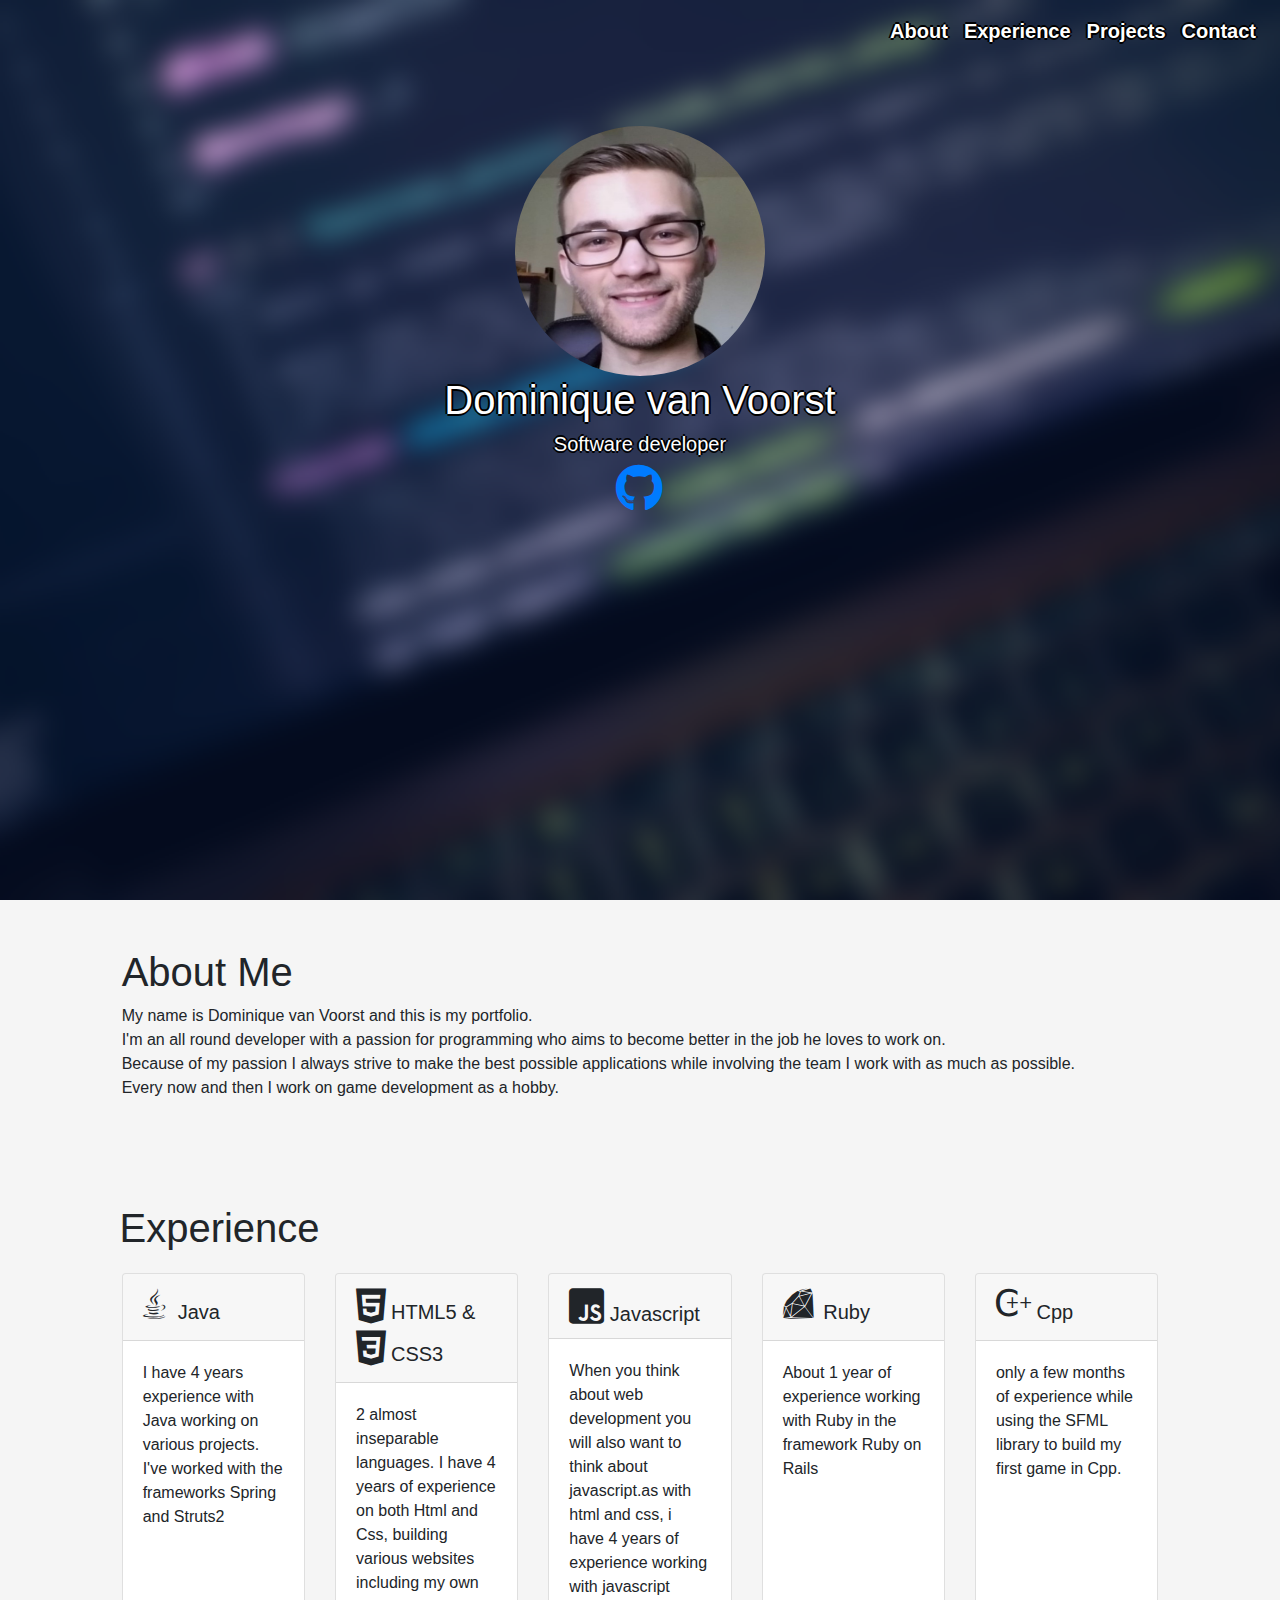
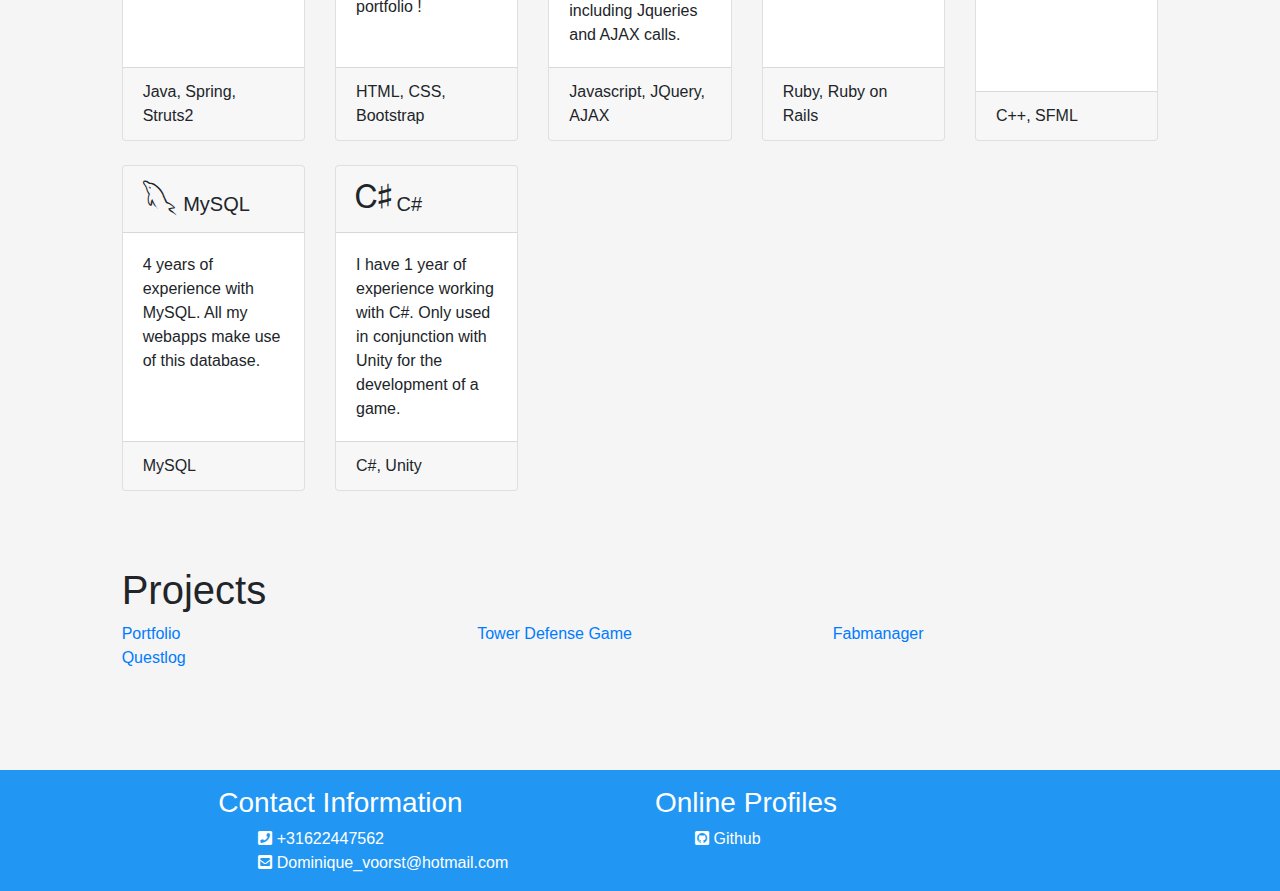
==== commit cf23e830: "made changes to navbar and personal intro for responsiveness" ====
--- a/index.html
+++ b/index.html
@@ -24,28 +24,33 @@
 <body>
     <div class="parallax">
         <!-- Navbar -->
-        <nav id="navbar" class="navbar navbar-expand-sm transparent navbar-dark">
-            <ul class="navbar-nav ml-auto">
-                <li class="nav-item active">
-                    <a class="nav-link font-weight-bold text-border scrollLink" href="#about-me">About</a>
-                </li>
-                <li class="nav-item active">
-                    <a class="nav-link font-weight-bold text-border scrollLink" href="#experience">Experience</a>
-                </li>
-                <li class="nav-item active">
-                    <a class="nav-link font-weight-bold text-border scrollLink" href="#projects">Projects</a>
-                </li>
-                <li class="nav-item active">
-                    <a class="nav-link font-weight-bold text-border scrollLink" href="#contact">Contact</a>
-                </li>
-            </ul>
+        <nav id="navbar" class="navbar navbar-expand-lg transparent navbar-dark">
+            <button class="navbar-toggler" type="button" data-toggle="collapse" data-target="#navbarTogglerDemo01" aria-controls="navbarTogglerDemo01"
+                aria-expanded="false" aria-label="Toggle navigation">
+                <span class="navbar-toggler-icon"></span>
+            </button>
+            <div class="collapse navbar-collapse" id="navbarTogglerDemo01">
+                <ul class="navbar-nav ml-auto">
+                    <li class="nav-item active">
+                        <a class="nav-link font-weight-bold text-border scrollLink" href="#about-me">About</a>
+                    </li>
+                    <li class="nav-item active">
+                        <a class="nav-link font-weight-bold text-border scrollLink" href="#experience">Experience</a>
+                    </li>
+                    <li class="nav-item active">
+                        <a class="nav-link font-weight-bold text-border scrollLink" href="#projects">Projects</a>
+                    </li>
+                    <li class="nav-item active">
+                        <a class="nav-link font-weight-bold text-border scrollLink" href="#contact">Contact</a>
+                    </li>
+                </ul>
+            </div>
         </nav>
-        <div class="container-fluid" style="margin-top: 100px">
+        <!-- Personal intro -->
+        <div class="container-fluid">
             <div class="row justify-content-center">
-                <div class="col-5">
-                    <div class="bg-dark" style=" margin:auto; width: 200px; height: 200px; border-radius: 100%">
-                        <img src="pictures/profile-picture2.jpg" alt="Profile picture">
-                    </div>
+                <div class="text-center" style="margin-top: 5%">
+                    <img src="pictures/profile-picture2.jpg" alt="Profile picture">
                     <div>
                         <h1 class="text-center text-border">Dominique van Voorst</h1>
                         <h5 class="text-center text-border">Software developer</h5>
@@ -60,6 +65,22 @@
                 </div>
             </div>
         </div>
+        <!-- <div>
+            <div class="bg-dark" style=" margin:auto; width: 200px; height: 200px; border-radius: 100%">
+                <img src="pictures/profile-picture2.jpg" alt="Profile picture">
+            </div>
+            <div>
+                <h1 class="text-center text-border">Dominique van Voorst</h1>
+                <h5 class="text-center text-border">Software developer</h5>
+                <div>
+                    <div style="text-align: center">
+                        <a href="https://github.com/wereldjes">
+                            <i class="fab fa-github fa-3x"></i>
+                        </a>
+                    </div>
+                </div>
+            </div>
+        </div> -->
     </div>
     <!-- Content -->
     <div class="container-fluid">
--- a/index.css
+++ b/index.css
@@ -1,13 +1,15 @@
 .parallax {
     background-attachment: fixed;
-    background-image: url("pictures/thumb2-programming-program-code-macbook-pro-laptop-apple.jpg");
+    background-image: url("pictures/background.png");
     background-position: center;
     background-repeat: no-repeat;
     background-size: cover;
+    min-height: 750px;
     height:100vh;
 }
 
 .navbar.transparent {
+    z-index: 999;
     border-width: 0px;
     -webkit-box-shadow: 0px 0px;
     box-shadow: 0px 0px;
@@ -77,6 +79,8 @@
     width: 100%;
     height: 100%;
     border-radius: 100%;
+    width:250px;
+    height:250px;
 }
 
 .footer {
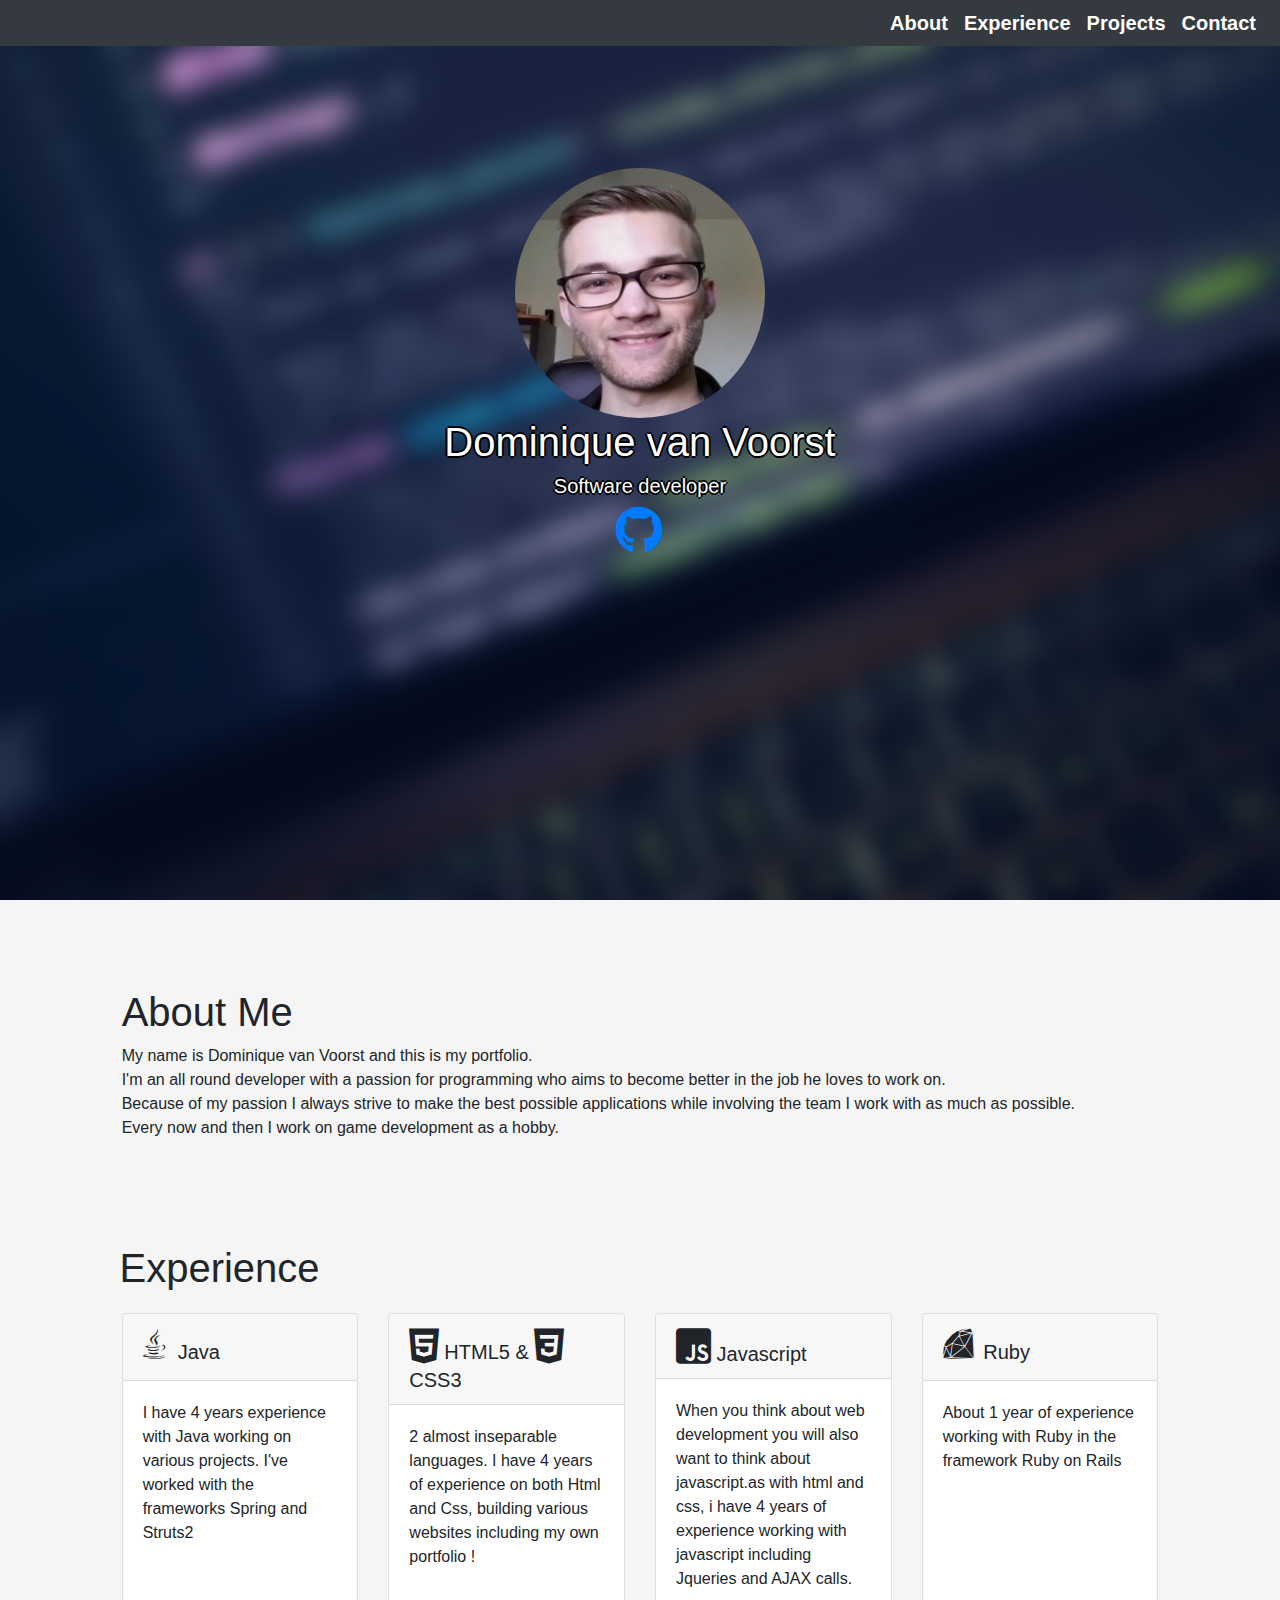
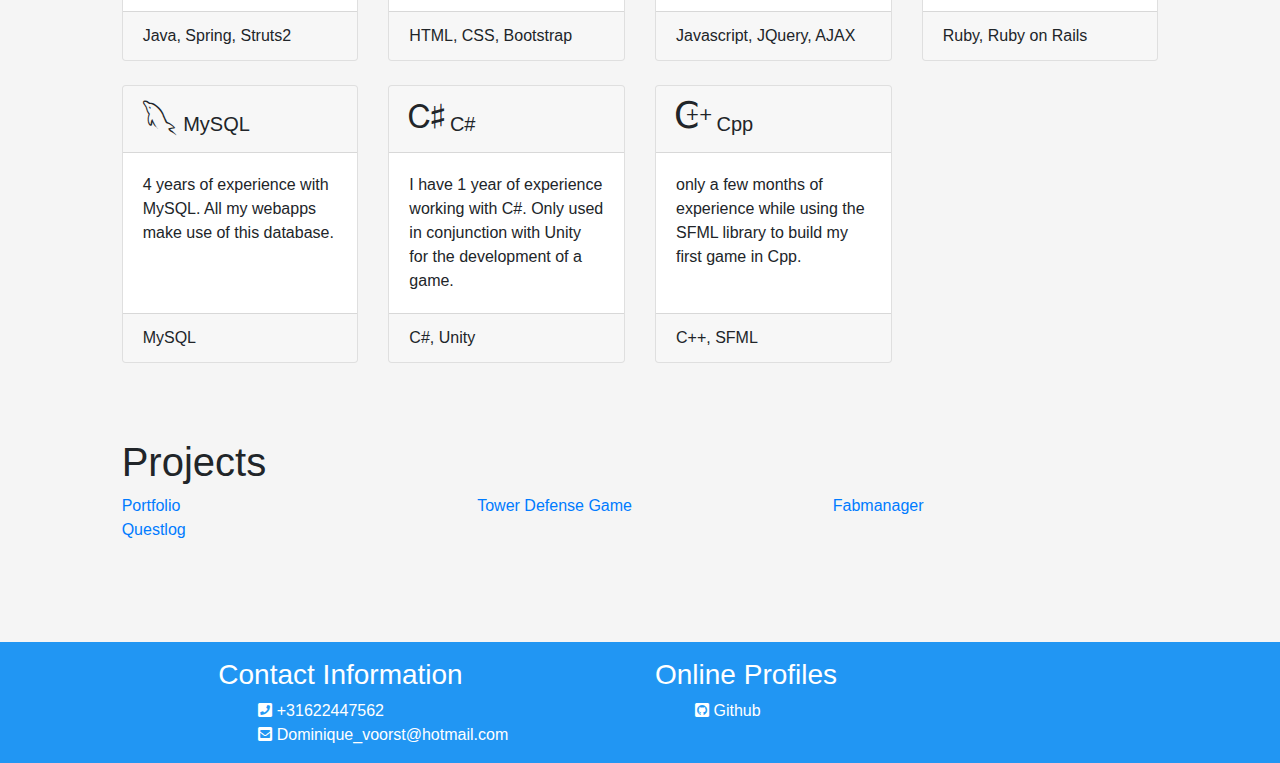
==== commit 30d11868: "changed navbar and made small changes to experience information" ====
--- a/index.html
+++ b/index.html
@@ -22,34 +22,34 @@
 </head>
 
 <body>
+    <!-- Navbar -->
+    <nav class="navbar navbar-expand-lg navbar-dark bg-dark fixed-top">
+        <button class="navbar-toggler" type="button" data-toggle="collapse" data-target="#navbarToggler" aria-controls="navbarToggler"
+            aria-expanded="false" aria-label="Toggle navigation">
+            <span class="navbar-toggler-icon"></span>
+        </button>
+        <div class="collapse navbar-collapse" id="navbarToggler">
+            <ul class="navbar-nav ml-auto">
+                <li class="nav-item active">
+                    <a class="nav-link font-weight-bold scrollLink" href="#about-me">About</a>
+                </li>
+                <li class="nav-item active">
+                    <a class="nav-link font-weight-bold scrollLink" href="#experience">Experience</a>
+                </li>
+                <li class="nav-item active">
+                    <a class="nav-link font-weight-bold scrollLink" href="#projects">Projects</a>
+                </li>
+                <li class="nav-item active">
+                    <a class="nav-link font-weight-bold scrollLink" href="#contact">Contact</a>
+                </li>
+            </ul>
+        </div>
+    </nav>
     <div class="parallax">
-        <!-- Navbar -->
-        <nav id="navbar" class="navbar navbar-expand-lg transparent navbar-dark">
-            <button class="navbar-toggler" type="button" data-toggle="collapse" data-target="#navbarTogglerDemo01" aria-controls="navbarTogglerDemo01"
-                aria-expanded="false" aria-label="Toggle navigation">
-                <span class="navbar-toggler-icon"></span>
-            </button>
-            <div class="collapse navbar-collapse" id="navbarTogglerDemo01">
-                <ul class="navbar-nav ml-auto">
-                    <li class="nav-item active">
-                        <a class="nav-link font-weight-bold text-border scrollLink" href="#about-me">About</a>
-                    </li>
-                    <li class="nav-item active">
-                        <a class="nav-link font-weight-bold text-border scrollLink" href="#experience">Experience</a>
-                    </li>
-                    <li class="nav-item active">
-                        <a class="nav-link font-weight-bold text-border scrollLink" href="#projects">Projects</a>
-                    </li>
-                    <li class="nav-item active">
-                        <a class="nav-link font-weight-bold text-border scrollLink" href="#contact">Contact</a>
-                    </li>
-                </ul>
-            </div>
-        </nav>
         <!-- Personal intro -->
         <div class="container-fluid">
             <div class="row justify-content-center">
-                <div class="text-center" style="margin-top: 5%">
+                <div class="text-center" style="margin-top: 10%">
                     <img src="pictures/profile-picture2.jpg" alt="Profile picture">
                     <div>
                         <h1 class="text-center text-border">Dominique van Voorst</h1>
@@ -107,7 +107,7 @@
         <div class="row">
             <div class="col-md-1">
             </div>
-            <div class="col-md-2 d-flex align-items-stretch">
+            <div class="col-md d-flex align-items-stretch">
                 <div class="card ">
                     <h5 class="card-header">
                         <i class="icon-java" style="font-size: 35px"></i>Java
@@ -122,7 +122,7 @@
                     </div>
                 </div>
             </div>
-            <div class="col-md-2 d-flex align-items-stretch">
+            <div class="col-md d-flex align-items-stretch">
                 <div class="card">
                     <h5 class="card-header">
                         <i class="icon-html5-alt" style="font-size: 35px"></i>HTML5 &
@@ -139,7 +139,7 @@
                     </div>
                 </div>
             </div>
-            <div class="col-md-2 d-flex align-items-stretch">
+            <div class="col-md d-flex align-items-stretch">
                 <div class="card">
                     <h5 class="card-header">
                         <i class="fab fa-js-square fa-2x"></i> Javascript
@@ -155,7 +155,7 @@
                     </div>
                 </div>
             </div>
-            <div class="col-md-2 d-flex align-items-stretch">
+            <div class="col-md d-flex align-items-stretch">
                 <div class="card">
                     <h5 class="card-header">
                         <i class="icon-ruby" style="font-size: 35px"></i> Ruby
@@ -170,7 +170,43 @@
                     </div>
                 </div>
             </div>
-            <div class="col-md-2 d-flex align-items-stretch">
+            <div class="col-md-1">
+            </div>
+        </div>
+        <div class="row mt-4">
+            <div class="col-md-1">
+            </div>
+            <div class="col-md d-flex align-items-stretch">
+                <div class="card">
+                    <h5 class="card-header">
+                        <i class="icon-mysql" style="font-size: 35px"></i> MySQL
+                    </h5>
+                    <div class="card-body">
+                        <p class="card-text">
+                            4 years of experience with MySQL. All my webapps make use of this database.
+                        </p>
+                    </div>
+                    <div class="card-footer">
+                        MySQL
+                    </div>
+                </div>
+            </div>
+            <div class="col-md d-flex align-items-stretch">
+                <div class="card">
+                    <h5 class="card-header">
+                        <i class="icon-csharp" style="font-size:35px"></i> C#
+                    </h5>
+                    <div class="card-body">
+                        <p class="card-text">
+                            I have 1 year of experience working with C#. Only used in conjunction with Unity for the development of a game.
+                        </p>
+                    </div>
+                    <div class="card-footer">
+                        C#, Unity
+                    </div>
+                </div>
+            </div>
+            <div class="col-md d-flex align-items-stretch">
                 <div class="card">
                     <h5 class="card-header">
                         <i class="icon-cplusplus" style="font-size: 35px"></i> Cpp
@@ -185,47 +221,7 @@
                     </div>
                 </div>
             </div>
-            <div class="col-md-1">
-            </div>
-        </div>
-        <div class="row mt-4">
-            <div class="col-md-1">
-            </div>
-            <div class="col-md-2 d-flex align-items-stretch">
-                <div class="card">
-                    <h5 class="card-header">
-                        <i class="icon-mysql" style="font-size: 35px"></i> MySQL
-                    </h5>
-                    <div class="card-body">
-                        <p class="card-text">
-                            4 years of experience with MySQL. All my webapps make use of this database.
-                        </p>
-                    </div>
-                    <div class="card-footer">
-                        MySQL
-                    </div>
-                </div>
-            </div>
-            <div class="col-md-2 d-flex align-items-stretch">
-                <div class="card">
-                    <h5 class="card-header">
-                        <i class="icon-csharp" style="font-size:35px"></i> C#
-                    </h5>
-                    <div class="card-body">
-                        <p class="card-text">
-                            I have 1 year of experience working with C#. Only used in conjunction with Unity for the development of a game.
-                        </p>
-                    </div>
-                    <div class="card-footer">
-                        C#, Unity
-                    </div>
-                </div>
-            </div>
-            <div class="col-md-2">
-            </div>
-            <div class="col-md-2">
-            </div>
-            <div class="col-md-2">
+            <div class="col-md">
             </div>
             <div class="col-md-1">
             </div>
--- a/index.css
+++ b/index.css
@@ -6,17 +6,6 @@
     background-size: cover;
     min-height: 750px;
     height:100vh;
-}
-
-.navbar.transparent {
-    z-index: 999;
-    border-width: 0px;
-    -webkit-box-shadow: 0px 0px;
-    box-shadow: 0px 0px;
-    background-color: rgba(0,0,0,0.0);
-    background-image: -webkit-gradient(linear, 50.00% 0.00%, 50.00% 100.00%, color-stop( 0% , rgba(0,0,0,0.00)),color-stop( 100% , rgba(0,0,0,0.00)));
-    background-image: -webkit-linear-gradient(270deg,rgba(0,0,0,0.00) 0%,rgba(0,0,0,0.00) 100%);
-    background-image: linear-gradient(180deg,rgba(0,0,0,0.00) 0%,rgba(0,0,0,0.00) 100%);
 }
 
 .text-block-font-family {
@@ -90,4 +79,25 @@
     height: auto;
     width: 100%;
     overflow:hidden;
+}
+
+body {
+    margin-top: 40px;
+}
+
+.navbar-dark .navbar-nav .nav-link:focus, .navbar-dark .navbar-nav .nav-link:hover {
+    background-color: #424951!important;
+}
+
+@media screen and (min-width: 575px) {
+    .navbar {
+      padding-top: 0px;
+      padding-bottom: 0px;
+    }
+  }
+
+@media screen and (max-width: 575px) {
+    .collapse {
+        width: 250px;
+    }
 }